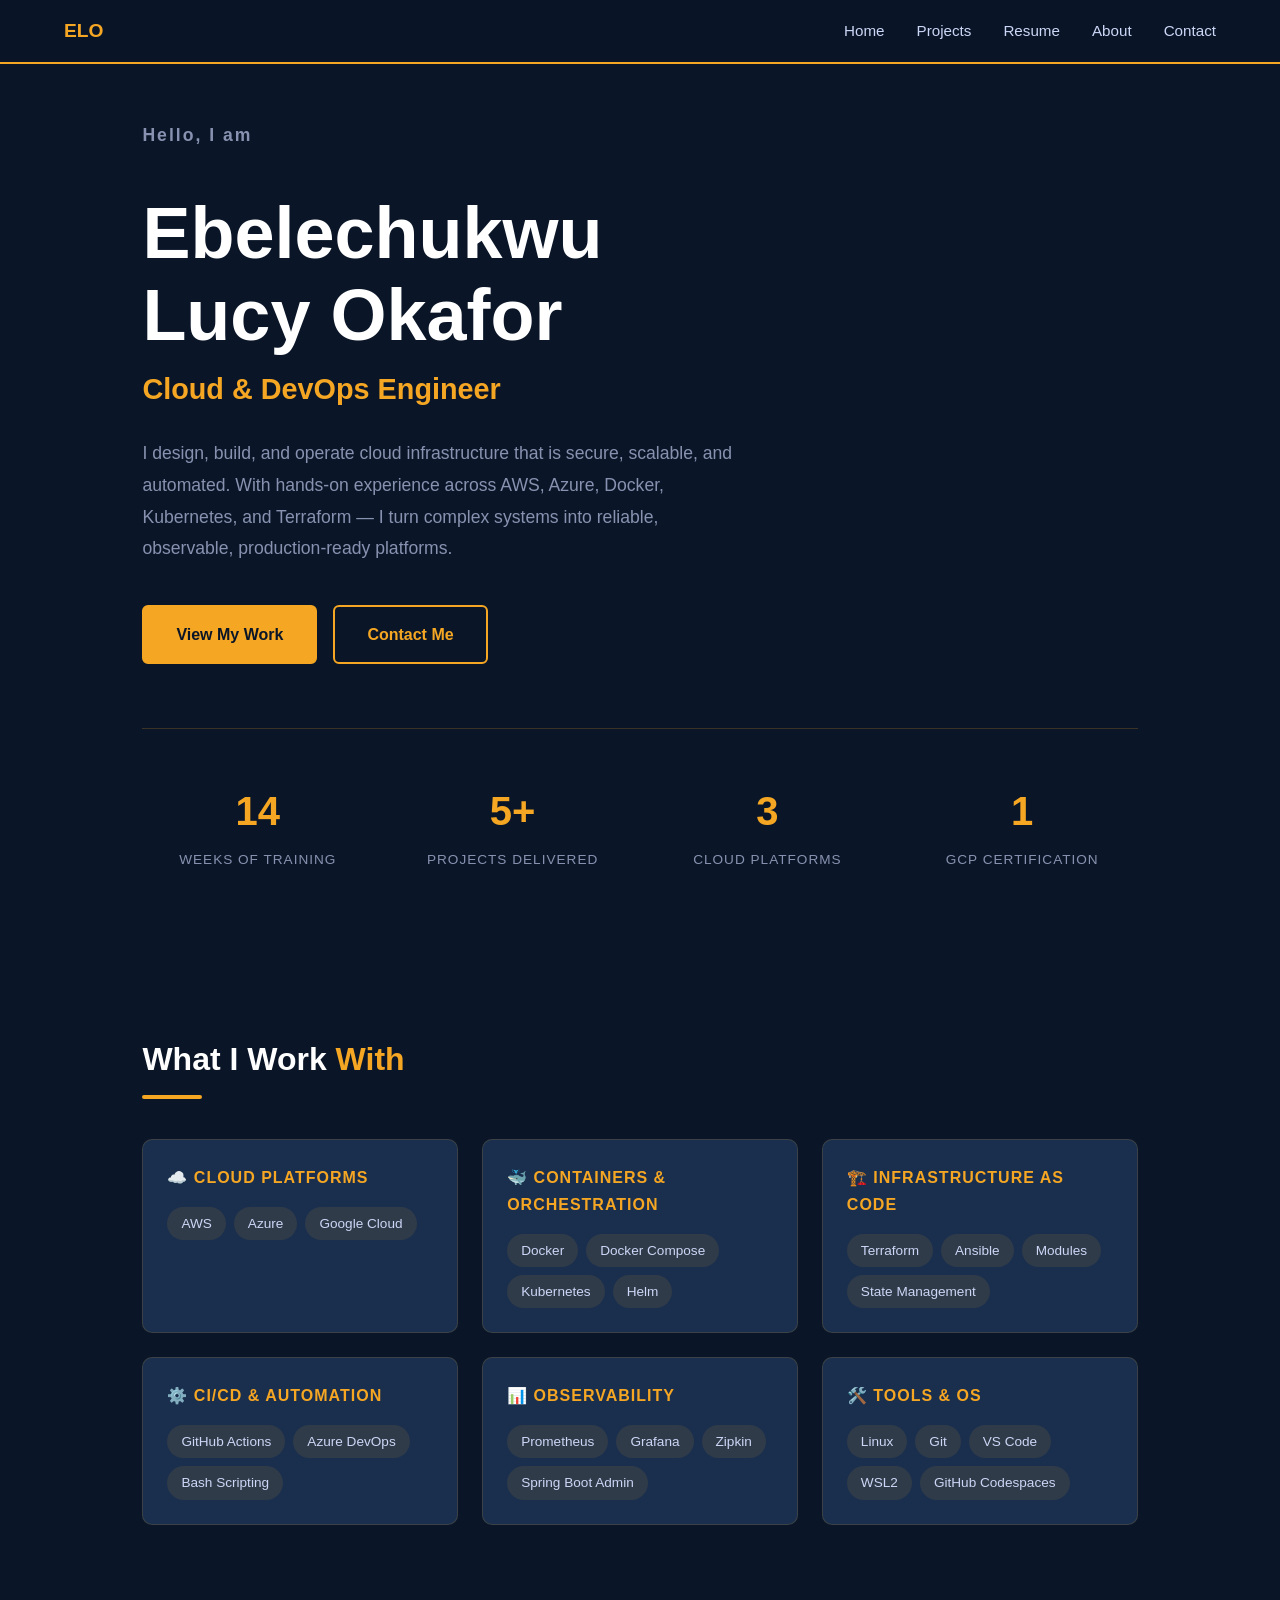
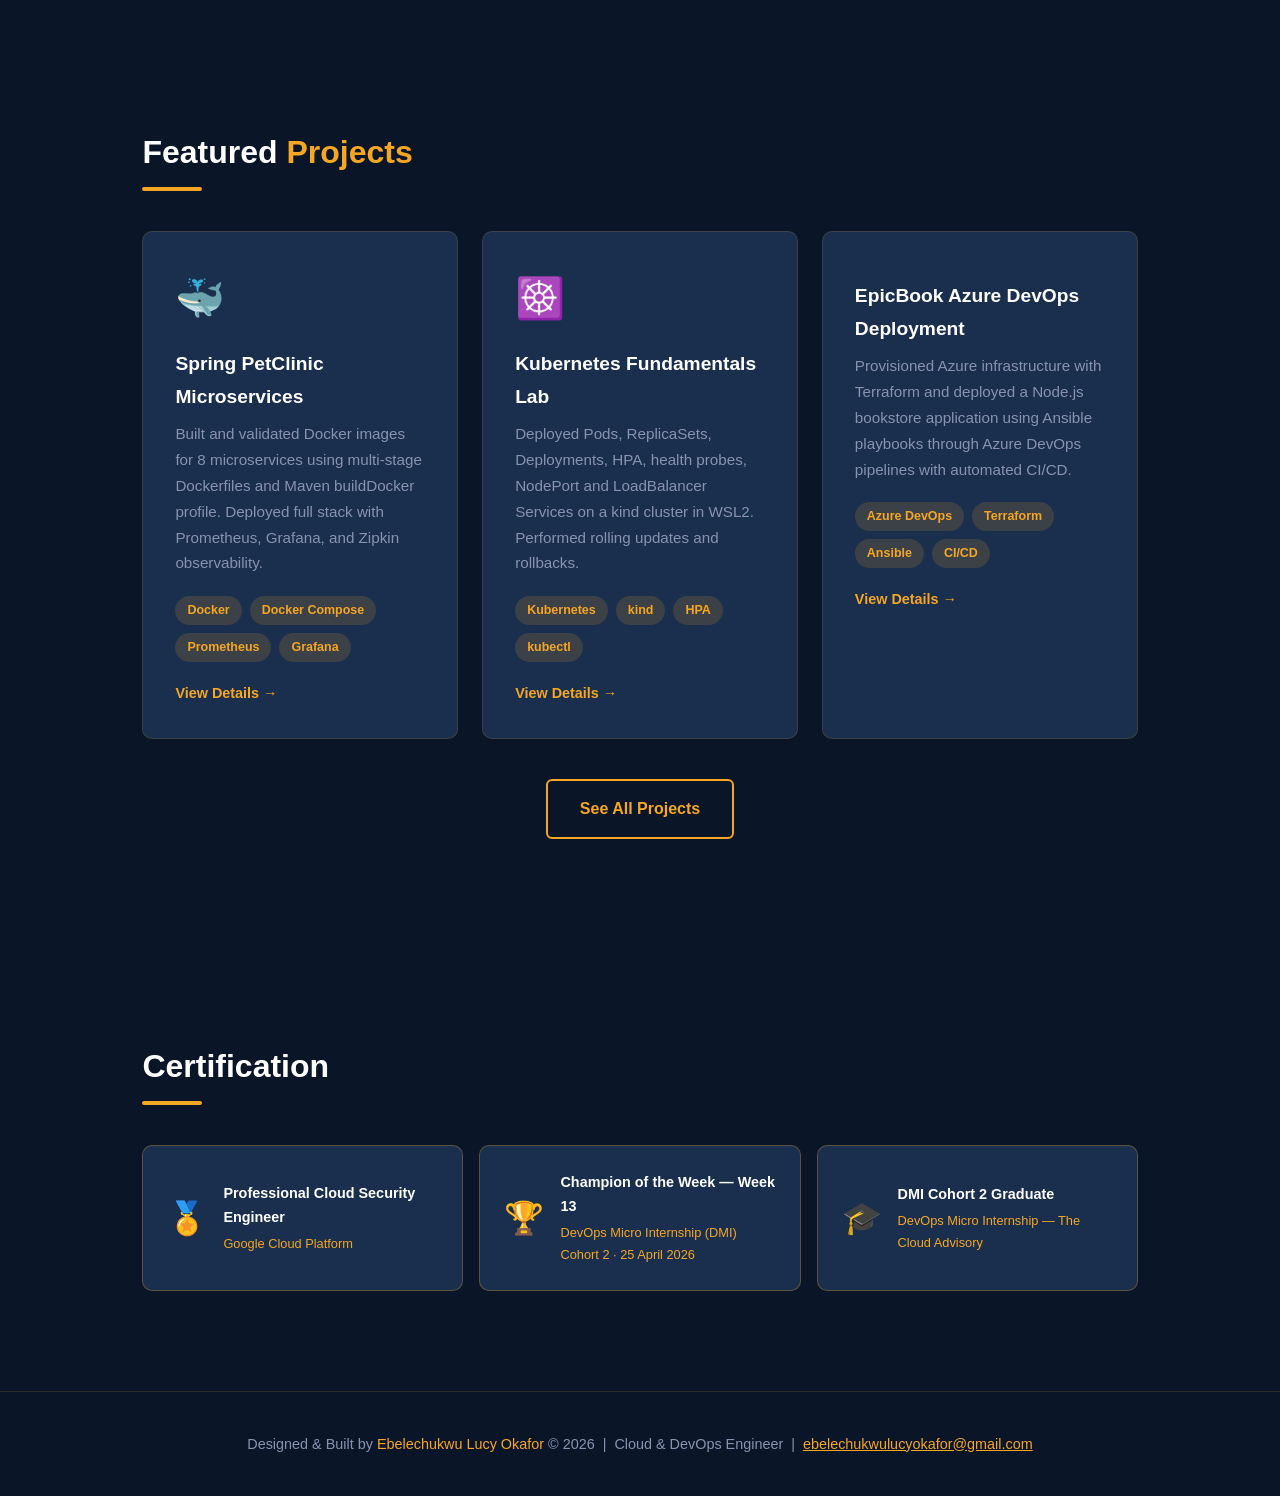
==== index.html @ 0ebca734 "Added DMI Champion Week 13 certificate" ====
<!DOCTYPE html>
<html lang="en">
<head>
  <meta charset="UTF-8" />
  <meta name="viewport" content="width=device-width, initial-scale=1.0" />
  <title>Ebelechukwu Lucy Okafor | Cloud & DevOps Engineer</title>
  <link rel="stylesheet" href="style.css" />
</head>
<body>

<nav>
  <a href="index.html" class="nav-brand">ELO</a>
  <ul class="nav-links">
    <li><a href="index.html">Home</a></li>
    <li><a href="projects.html">Projects</a></li>
    <li><a href="resume.html">Resume</a></li>
    <li><a href="about.html">About</a></li>
    <li><a href="contact.html">Contact</a></li>
  </ul>
</nav>

<!-- HERO -->
<div class="hero">
  <p class="hero-tag"> Hello, I am</p>
  <h1>Ebelechukwu<br>Lucy Okafor</h1>
  <h2>Cloud & DevOps Engineer</h2>
  <p>
    I design, build, and operate cloud infrastructure that is secure, scalable, and automated.
    With hands-on experience across AWS, Azure, Docker, Kubernetes, and Terraform —
    I turn complex systems into reliable, observable, production-ready platforms.
  </p>
  <div class="btn-group">
    <a href="projects.html" class="btn btn-primary">View My Work</a>
    <a href="contact.html" class="btn btn-outline">Contact Me</a>
  </div>

  <div class="stats">
    <div class="stat-item">
      <span class="stat-number">14</span>
      <span class="stat-label">Weeks of Training</span>
    </div>
    <div class="stat-item">
      <span class="stat-number">5+</span>
      <span class="stat-label">Projects Delivered</span>
    </div>
    <div class="stat-item">
      <span class="stat-number">3</span>
      <span class="stat-label">Cloud Platforms</span>
    </div>
    <div class="stat-item">
      <span class="stat-number">1</span>
      <span class="stat-label">GCP Certification</span>
    </div>
  </div>
</div>

<!-- SKILLS SNAPSHOT -->
<section>
  <h2 class="section-title">What I Work <span>With</span></h2>
  <div class="section-line"></div>
  <div class="skills-grid">

    <div class="skill-group">
      <h3>☁️ Cloud Platforms</h3>
      <ul class="skill-list">
        <li>AWS</li><li>Azure</li><li>Google Cloud</li>
      </ul>
    </div>

    <div class="skill-group">
      <h3>🐳 Containers & Orchestration</h3>
      <ul class="skill-list">
        <li>Docker</li><li>Docker Compose</li><li>Kubernetes</li><li>Helm</li>
      </ul>
    </div>

    <div class="skill-group">
      <h3>🏗️ Infrastructure as Code</h3>
      <ul class="skill-list">
        <li>Terraform</li><li>Ansible</li><li>Modules</li><li>State Management</li>
      </ul>
    </div>

    <div class="skill-group">
      <h3>⚙️ CI/CD & Automation</h3>
      <ul class="skill-list">
        <li>GitHub Actions</li><li>Azure DevOps</li><li>Bash Scripting</li>
      </ul>
    </div>

    <div class="skill-group">
      <h3>📊 Observability</h3>
      <ul class="skill-list">
        <li>Prometheus</li><li>Grafana</li><li>Zipkin</li><li>Spring Boot Admin</li>
      </ul>
    </div>

    <div class="skill-group">
      <h3>🛠️ Tools & OS</h3>
      <ul class="skill-list">
        <li>Linux</li><li>Git</li><li>VS Code</li><li>WSL2</li><li>GitHub Codespaces</li>
      </ul>
    </div>

  </div>
</section>

<!-- FEATURED PROJECTS -->
<section>
  <h2 class="section-title">Featured <span>Projects</span></h2>
  <div class="section-line"></div>
  <div class="cards">

    <div class="card">
      <span class="card-icon">🐳</span>
      <h3>Spring PetClinic Microservices</h3>
      <p>Built and validated Docker images for 8 microservices using multi-stage Dockerfiles and Maven buildDocker profile. Deployed full stack with Prometheus, Grafana, and Zipkin observability.</p>
      <div class="card-tags">
        <span class="tag">Docker</span><span class="tag">Docker Compose</span>
        <span class="tag">Prometheus</span><span class="tag">Grafana</span>
      </div>
      <a href="projects.html" class="card-link">View Details →</a>
    </div>

    <div class="card">
      <span class="card-icon">☸️</span>
      <h3>Kubernetes Fundamentals Lab</h3>
      <p>Deployed Pods, ReplicaSets, Deployments, HPA, health probes, NodePort and LoadBalancer Services on a kind cluster in WSL2. Performed rolling updates and rollbacks.</p>
      <div class="card-tags">
        <span class="tag">Kubernetes</span><span class="tag">kind</span>
        <span class="tag">HPA</span><span class="tag">kubectl</span>
      </div>
      <a href="projects.html" class="card-link">View Details →</a>
    </div>

    <div class="card">
      <span class="card-icon"></span>
      <h3>EpicBook Azure DevOps Deployment</h3>
      <p>Provisioned Azure infrastructure with Terraform and deployed a Node.js bookstore application using Ansible playbooks through Azure DevOps pipelines with automated CI/CD.</p>
      <div class="card-tags">
        <span class="tag">Azure DevOps</span><span class="tag">Terraform</span>
        <span class="tag">Ansible</span><span class="tag">CI/CD</span>
      </div>
      <a href="projects.html" class="card-link">View Details →</a>
    </div>

  </div>
  <div style="text-align:center; margin-top:2.5rem;">
    <a href="projects.html" class="btn btn-outline">See All Projects</a>
  </div>
</section>

<!-- CERTIFICATION -->
<section>
  <h2 class="section-title">Certification</h2>
  <div class="section-line"></div>
  <div class="cert-grid">

  <div class="cert-badge">
    <span class="cert-icon">🏅</span>
    <div>
      <h4>Professional Cloud Security Engineer</h4>
      <p>Google Cloud Platform</p>
    </div>
  </div>

  <div class="cert-badge">
    <span class="cert-icon">🏆</span>
    <div>
      <h4>Champion of the Week — Week 13</h4>
      <p>DevOps Micro Internship (DMI) Cohort 2 · 25 April 2026</p>
    </div>
  </div>

  <div class="cert-badge">
    <span class="cert-icon">🎓</span>
    <div>
      <h4>DMI Cohort 2 Graduate</h4>
      <p>DevOps Micro Internship — The Cloud Advisory</p>
    </div>
  </div>

</div>
</section>

<footer>
  <p>Designed & Built by <span>Ebelechukwu Lucy Okafor</span> &copy; 2026 &nbsp;|&nbsp;
  Cloud & DevOps Engineer &nbsp;|&nbsp;
  <a href="mailto:ebelechukwulucyokafor@gmail.com" style="color:var(--gold);">ebelechukwulucyokafor@gmail.com</a>
  </p>
</footer>

</body>
</html>
---- style.css ----
/* ============================================
   Ebelechukwu Lucy Okafor — Portfolio
   Theme: Dark Navy & Gold
   ============================================ */

:root {
  --navy: #0a1628;
  --navy-light: #112240;
  --navy-card: #1a2f4e;
  --gold: #f5a623;
  --gold-light: #ffc04d;
  --white: #ffffff;
  --grey: #8892b0;
  --light: #ccd6f6;
  --font: 'Segoe UI', Arial, sans-serif;
}

* { margin: 0; padding: 0; box-sizing: border-box; }

html { scroll-behavior: smooth; }

body {
  font-family: var(--font);
  background: var(--navy);
  color: var(--light);
  font-size: 16px;
  line-height: 1.7;
}

/* ── NAV ── */
nav {
  position: fixed;
  top: 0; left: 0; right: 0;
  background: rgba(10,22,40,0.97);
  border-bottom: 2px solid var(--gold);
  display: flex;
  justify-content: space-between;
  align-items: center;
  padding: 0 5%;
  height: 64px;
  z-index: 1000;
}

.nav-brand {
  font-size: 1.2rem;
  font-weight: 700;
  color: var(--gold);
  text-decoration: none;
}

.nav-links {
  display: flex;
  gap: 2rem;
  list-style: none;
  flex-wrap: wrap;
}

.nav-links a {
  color: var(--light);
  text-decoration: none;
  font-size: 0.95rem;
  transition: color 0.3s;
}

.nav-links a:hover { color: var(--gold); }

/* ── SECTIONS ── */
section {
  padding: 100px 8%;
  max-width: 1200px;
  margin: 0 auto;
}

.section-title {
  font-size: 2rem;
  font-weight: 700;
  color: var(--white);
  margin-bottom: 0.5rem;
}

.section-title span { color: var(--gold); }

.section-line {
  width: 60px;
  height: 4px;
  background: var(--gold);
  margin-bottom: 2.5rem;
  border-radius: 2px;
}

/* ── HERO ── */
.hero {
  min-height: 100vh;
  display: flex;
  flex-direction: column;
  justify-content: center;
  padding: 120px 8% 60px;
  max-width: 1200px;
  margin: 0 auto;
}

.hero-tag {
  color: var(--gold);
  font-size: 1rem;
  font-weight: 600;
  letter-spacing: 2px;
  margin-bottom: 1rem;
}

.hero h1 {
  font-size: clamp(2.5rem, 6vw, 4.5rem);
  font-weight: 800;
  color: var(--white);
  line-height: 1.15;
  margin-bottom: 0.5rem;
}

.hero h2 {
  font-size: clamp(1.2rem, 3vw, 1.8rem);
  color: var(--gold);
  font-weight: 600;
  margin-bottom: 1.5rem;
}

.hero p {
  font-size: 1.1rem;
  color: var(--grey);
  max-width: 600px;
  margin-bottom: 2.5rem;
  line-height: 1.8;
}

.btn-group { display: flex; gap: 1rem; flex-wrap: wrap; }

.btn {
  padding: 14px 32px;
  border-radius: 6px;
  font-size: 1rem;
  font-weight: 600;
  text-decoration: none;
  cursor: pointer;
  transition: all 0.3s;
  touch-action: manipulation;
  display: inline-block;
}

.btn-primary {
  background: var(--gold);
  color: var(--navy);
  border: 2px solid var(--gold);
}

.btn-primary:hover {
  background: var(--gold-light);
  border-color: var(--gold-light);
  transform: translateY(-2px);
}

.btn-outline {
  background: transparent;
  color: var(--gold);
  border: 2px solid var(--gold);
}

.btn-outline:hover {
  background: var(--gold);
  color: var(--navy);
  transform: translateY(-2px);
}

/* ── STATS ── */
.stats {
  display: grid;
  grid-template-columns: repeat(auto-fit, minmax(140px, 1fr));
  gap: 1.5rem;
  margin-top: 4rem;
  padding-top: 3rem;
  border-top: 1px solid rgba(245,166,35,0.2);
}

.stat-item { text-align: center; }

.stat-number {
  font-size: 2.5rem;
  font-weight: 800;
  color: var(--gold);
  display: block;
}

.stat-label {
  font-size: 0.85rem;
  color: var(--grey);
  text-transform: uppercase;
  letter-spacing: 1px;
}

/* ── CARDS ── */
.cards {
  display: grid;
  grid-template-columns: repeat(auto-fit, minmax(300px, 1fr));
  gap: 1.5rem;
}

.card {
  background: var(--navy-card);
  border: 1px solid rgba(245,166,35,0.15);
  border-radius: 10px;
  padding: 2rem;
  transition: transform 0.3s, border-color 0.3s;
}

.card:hover {
  transform: translateY(-6px);
  border-color: var(--gold);
}

.card-icon {
  font-size: 2.5rem;
  margin-bottom: 1rem;
  display: block;
}

.card h3 {
  color: var(--white);
  font-size: 1.2rem;
  margin-bottom: 0.5rem;
}

.card p { color: var(--grey); font-size: 0.95rem; }

.card-tags {
  display: flex;
  flex-wrap: wrap;
  gap: 0.5rem;
  margin-top: 1.2rem;
}

.tag {
  background: rgba(245,166,35,0.15);
  color: var(--gold);
  padding: 4px 12px;
  border-radius: 20px;
  font-size: 0.78rem;
  font-weight: 600;
}

.card-link {
  display: inline-block;
  margin-top: 1.2rem;
  color: var(--gold);
  text-decoration: none;
  font-size: 0.9rem;
  font-weight: 600;
}

.card-link:hover { text-decoration: underline; }

/* ── SKILLS ── */
.skills-grid {
  display: grid;
  grid-template-columns: repeat(auto-fit, minmax(260px, 1fr));
  gap: 1.5rem;
}

.skill-group {
  background: var(--navy-card);
  border: 1px solid rgba(245,166,35,0.15);
  border-radius: 10px;
  padding: 1.5rem;
}

.skill-group h3 {
  color: var(--gold);
  font-size: 1rem;
  font-weight: 700;
  margin-bottom: 1rem;
  text-transform: uppercase;
  letter-spacing: 1px;
}

.skill-list {
  list-style: none;
  display: flex;
  flex-wrap: wrap;
  gap: 0.5rem;
}

.skill-list li {
  background: rgba(245,166,35,0.1);
  color: var(--light);
  padding: 5px 14px;
  border-radius: 20px;
  font-size: 0.85rem;
}

/* ── TIMELINE (resume) ── */
.timeline { position: relative; }

.timeline::before {
  content: '';
  position: absolute;
  left: 0;
  top: 0; bottom: 0;
  width: 3px;
  background: rgba(245,166,35,0.3);
}

.timeline-item {
  padding-left: 2.5rem;
  margin-bottom: 2.5rem;
  position: relative;
}

.timeline-item::before {
  content: '';
  position: absolute;
  left: -6px;
  top: 6px;
  width: 14px;
  height: 14px;
  background: var(--gold);
  border-radius: 50%;
}

.timeline-date {
  color: var(--gold);
  font-size: 0.85rem;
  font-weight: 700;
  text-transform: uppercase;
  letter-spacing: 1px;
  margin-bottom: 0.3rem;
}

.timeline-title {
  color: var(--white);
  font-size: 1.1rem;
  font-weight: 700;
}

.timeline-org {
  color: var(--grey);
  font-size: 0.9rem;
  margin-bottom: 0.5rem;
}

.timeline-desc { color: var(--grey); font-size: 0.95rem; }

/* ── CERT BADGES ── */
.cert-grid {
  display: grid;
  grid-template-columns: repeat(auto-fit, minmax(220px, 1fr));
  gap: 1rem;
}

.cert-badge {
  background: var(--navy-card);
  border: 1px solid rgba(245,166,35,0.3);
  border-radius: 10px;
  padding: 1.5rem;
  display: flex;
  align-items: center;
  gap: 1rem;
}

.cert-badge .cert-icon {
  font-size: 2rem;
  flex-shrink: 0;
}

.cert-badge h4 {
  color: var(--white);
  font-size: 0.9rem;
  margin-bottom: 0.2rem;
}

.cert-badge p {
  color: var(--gold);
  font-size: 0.8rem;
}

/* ── ABOUT ── */
.about-grid {
  display: grid;
  grid-template-columns: 1fr 1fr;
  gap: 4rem;
  align-items: start;
}

.about-text p {
  color: var(--grey);
  margin-bottom: 1.2rem;
  font-size: 1rem;
  line-height: 1.8;
}

.about-text p span { color: var(--gold); font-weight: 600; }

.values-list { list-style: none; }

.values-list li {
  padding: 0.8rem 0;
  border-bottom: 1px solid rgba(245,166,35,0.1);
  color: var(--grey);
  display: flex;
  gap: 0.8rem;
}

.values-list li span:first-child { color: var(--gold); font-weight: 700; }

/* ── CONTACT ── */
.contact-grid {
  display: grid;
  grid-template-columns: 1fr 1fr;
  gap: 4rem;
}

.contact-info p {
  color: var(--grey);
  margin-bottom: 2rem;
  font-size: 1rem;
  line-height: 1.8;
}

.contact-item {
  display: flex;
  align-items: center;
  gap: 1rem;
  margin-bottom: 1.2rem;
  color: var(--grey);
}

.contact-item a {
  color: var(--gold);
  text-decoration: none;
}

.contact-item a:hover { text-decoration: underline; }

.contact-icon { font-size: 1.3rem; }

/* ── FOOTER ── */
footer {
  text-align: center;
  padding: 2.5rem;
  border-top: 1px solid rgba(245,166,35,0.15);
  color: var(--grey);
  font-size: 0.9rem;
}

footer span { color: var(--gold); }

/* ── PAGE HERO (inner pages) ── */
.page-hero {
  padding: 140px 8% 60px;
  max-width: 1200px;
  margin: 0 auto;
  text-align: center;
}

.page-hero h1 {
  font-size: clamp(2rem, 5vw, 3.5rem);
  color: var(--white);
  font-weight: 800;
  margin-bottom: 1rem;
}

.page-hero p {
  color: var(--grey);
  font-size: 1.1rem;
  max-width: 600px;
  margin: 0 auto;
}

/* ── MOBILE ── */
@media (max-width: 768px) {
  nav { padding: 0 4%; }
  .nav-links { gap: 1rem; }
  section { padding: 80px 5%; }
  .about-grid, .contact-grid { grid-template-columns: 1fr; gap: 2rem; }
  .hero { padding: 100px 5% 60px; }
}

@media (max-width: 640px) {
  .cards { grid-template-columns: 1fr; }
  .skills-grid { grid-template-columns: 1fr; }
  .cert-grid { grid-template-columns: 1fr; }
  .stats { grid-template-columns: repeat(2, 1fr); }
}
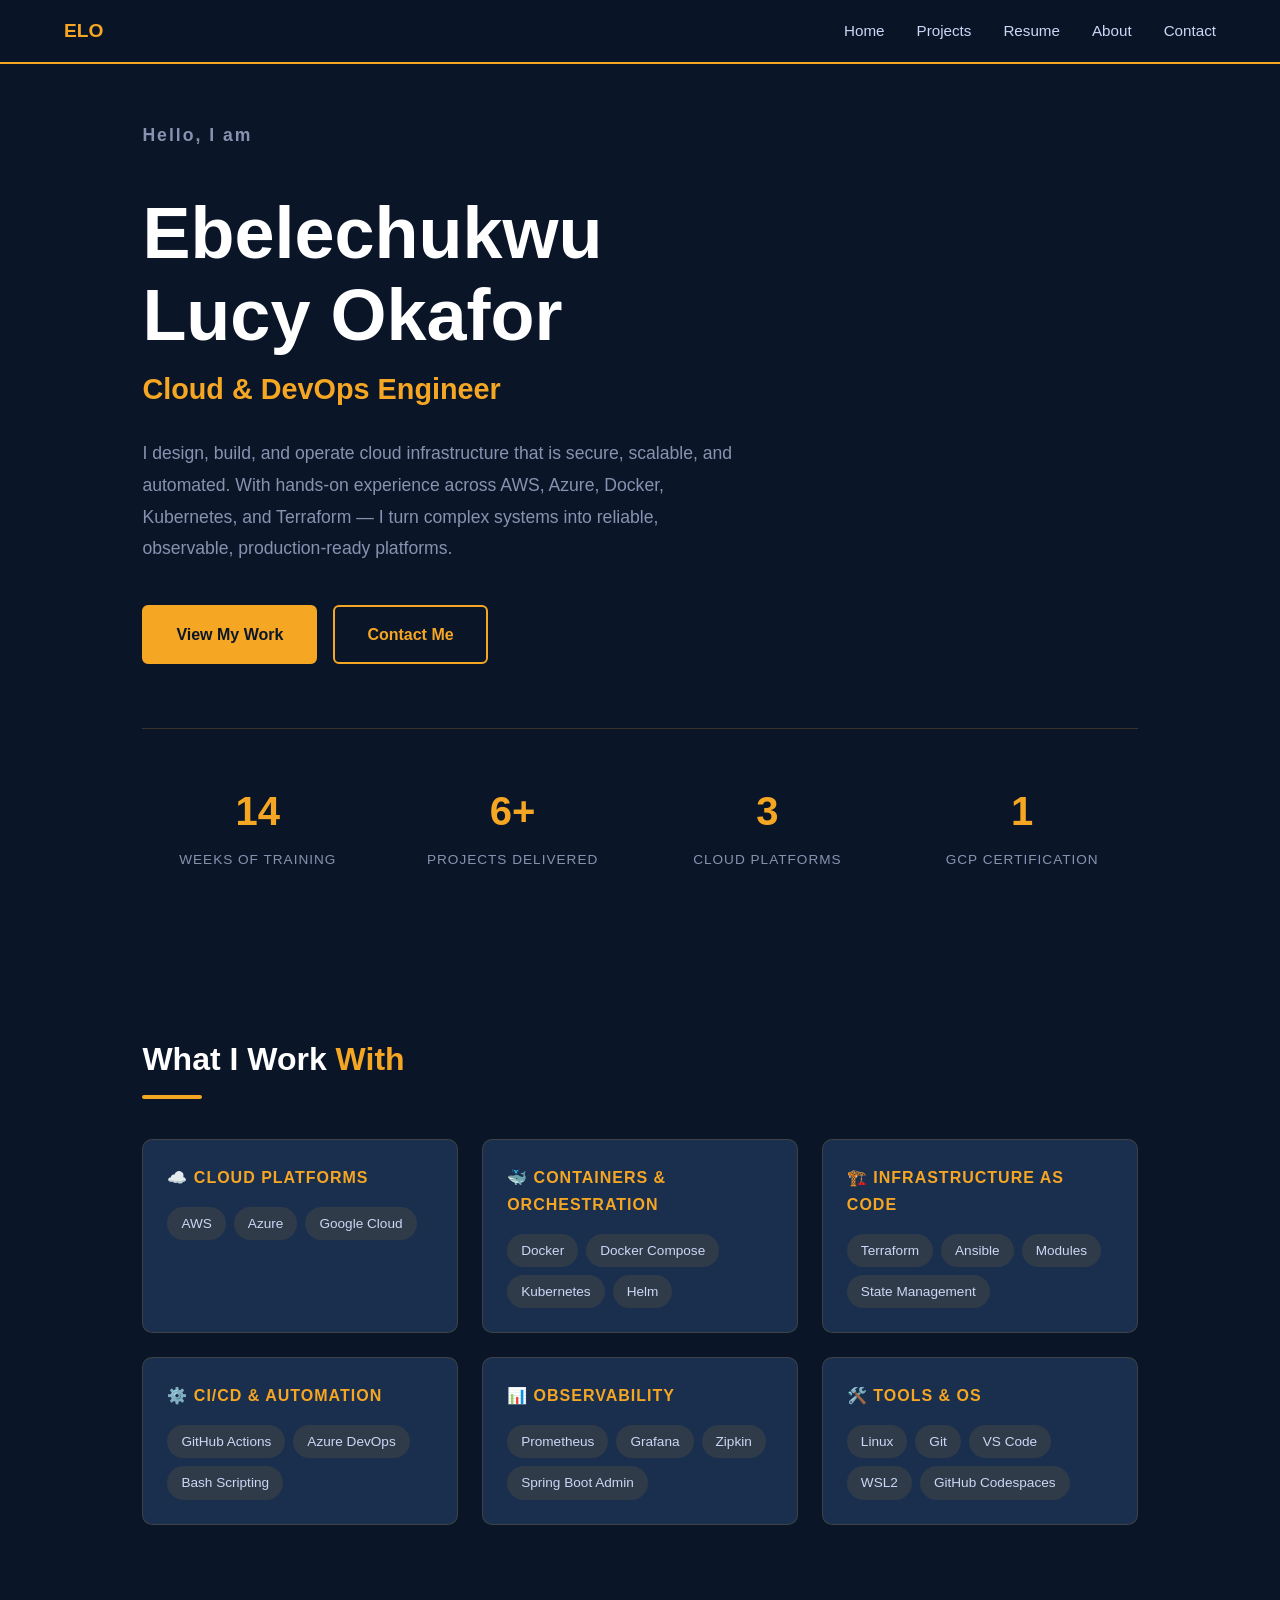
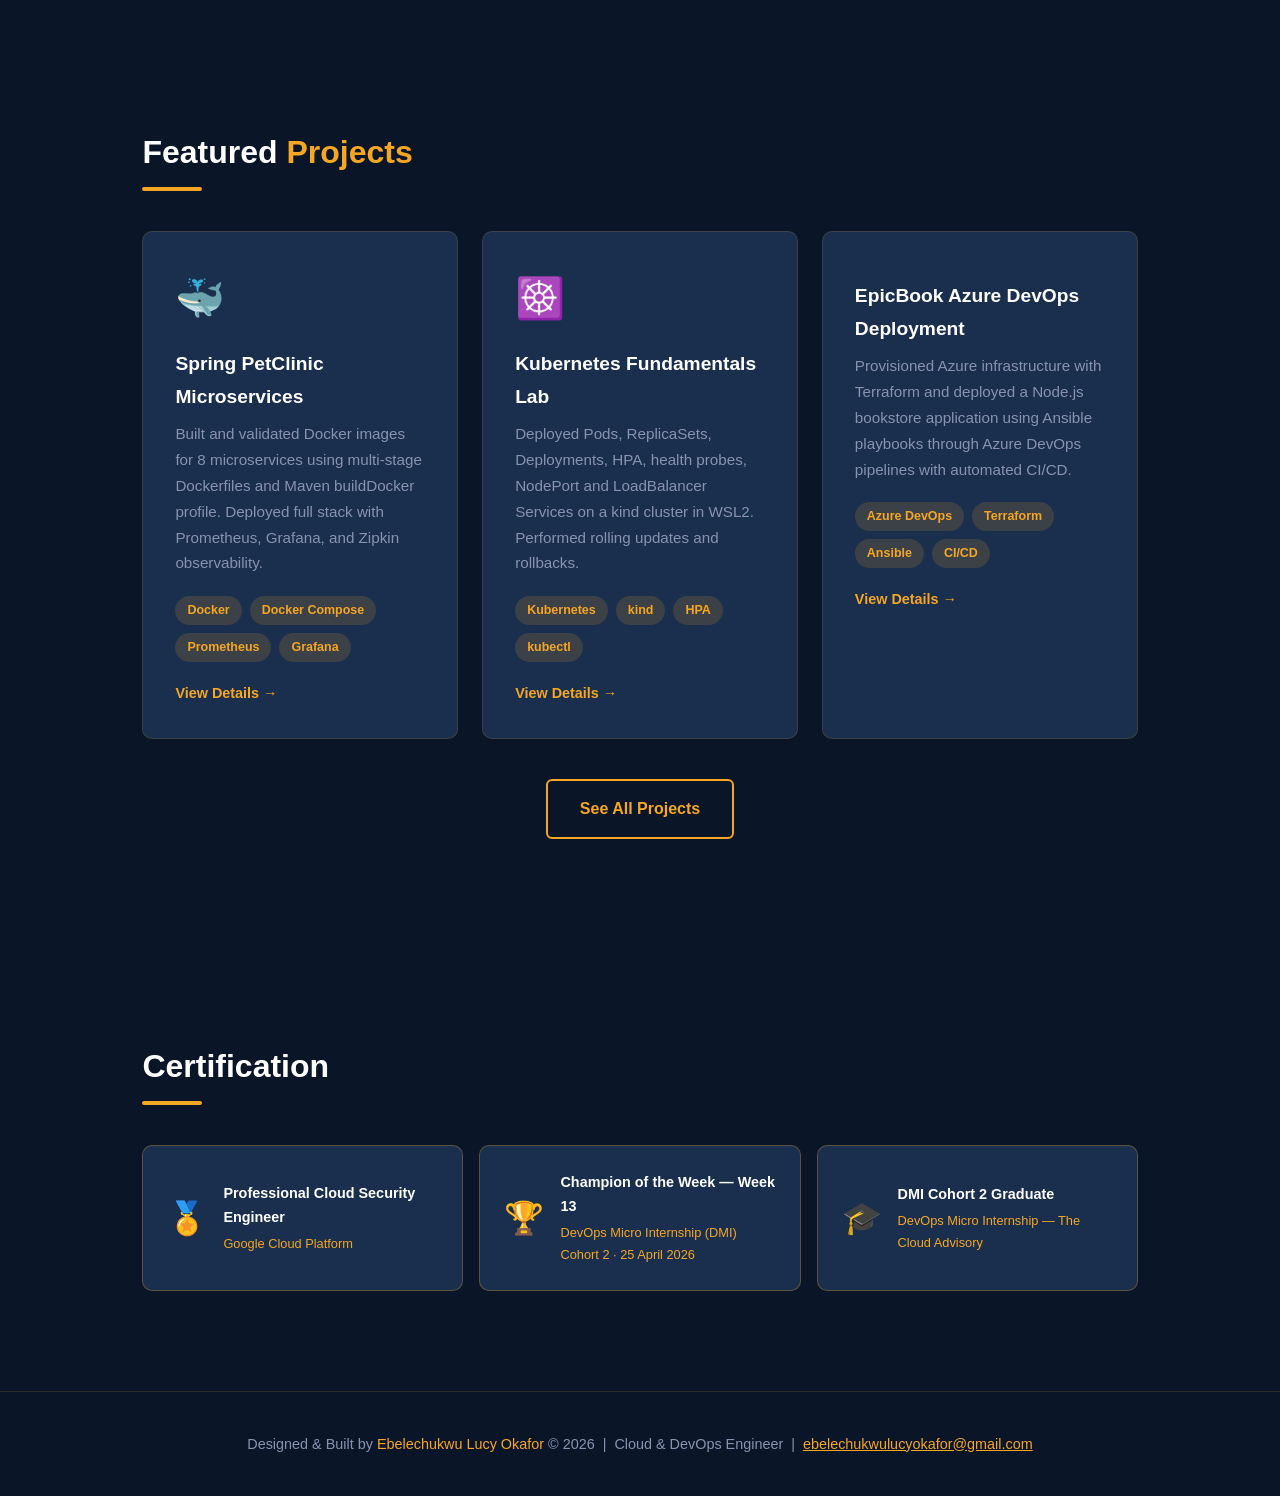
==== commit fe1f0280: "added epic project both in index.html and project.html" ====
--- a/index.html
+++ b/index.html
@@ -40,7 +40,7 @@
       <span class="stat-label">Weeks of Training</span>
     </div>
     <div class="stat-item">
-      <span class="stat-number">5+</span>
+      <span class="stat-number">6+</span>
       <span class="stat-label">Projects Delivered</span>
     </div>
     <div class="stat-item">
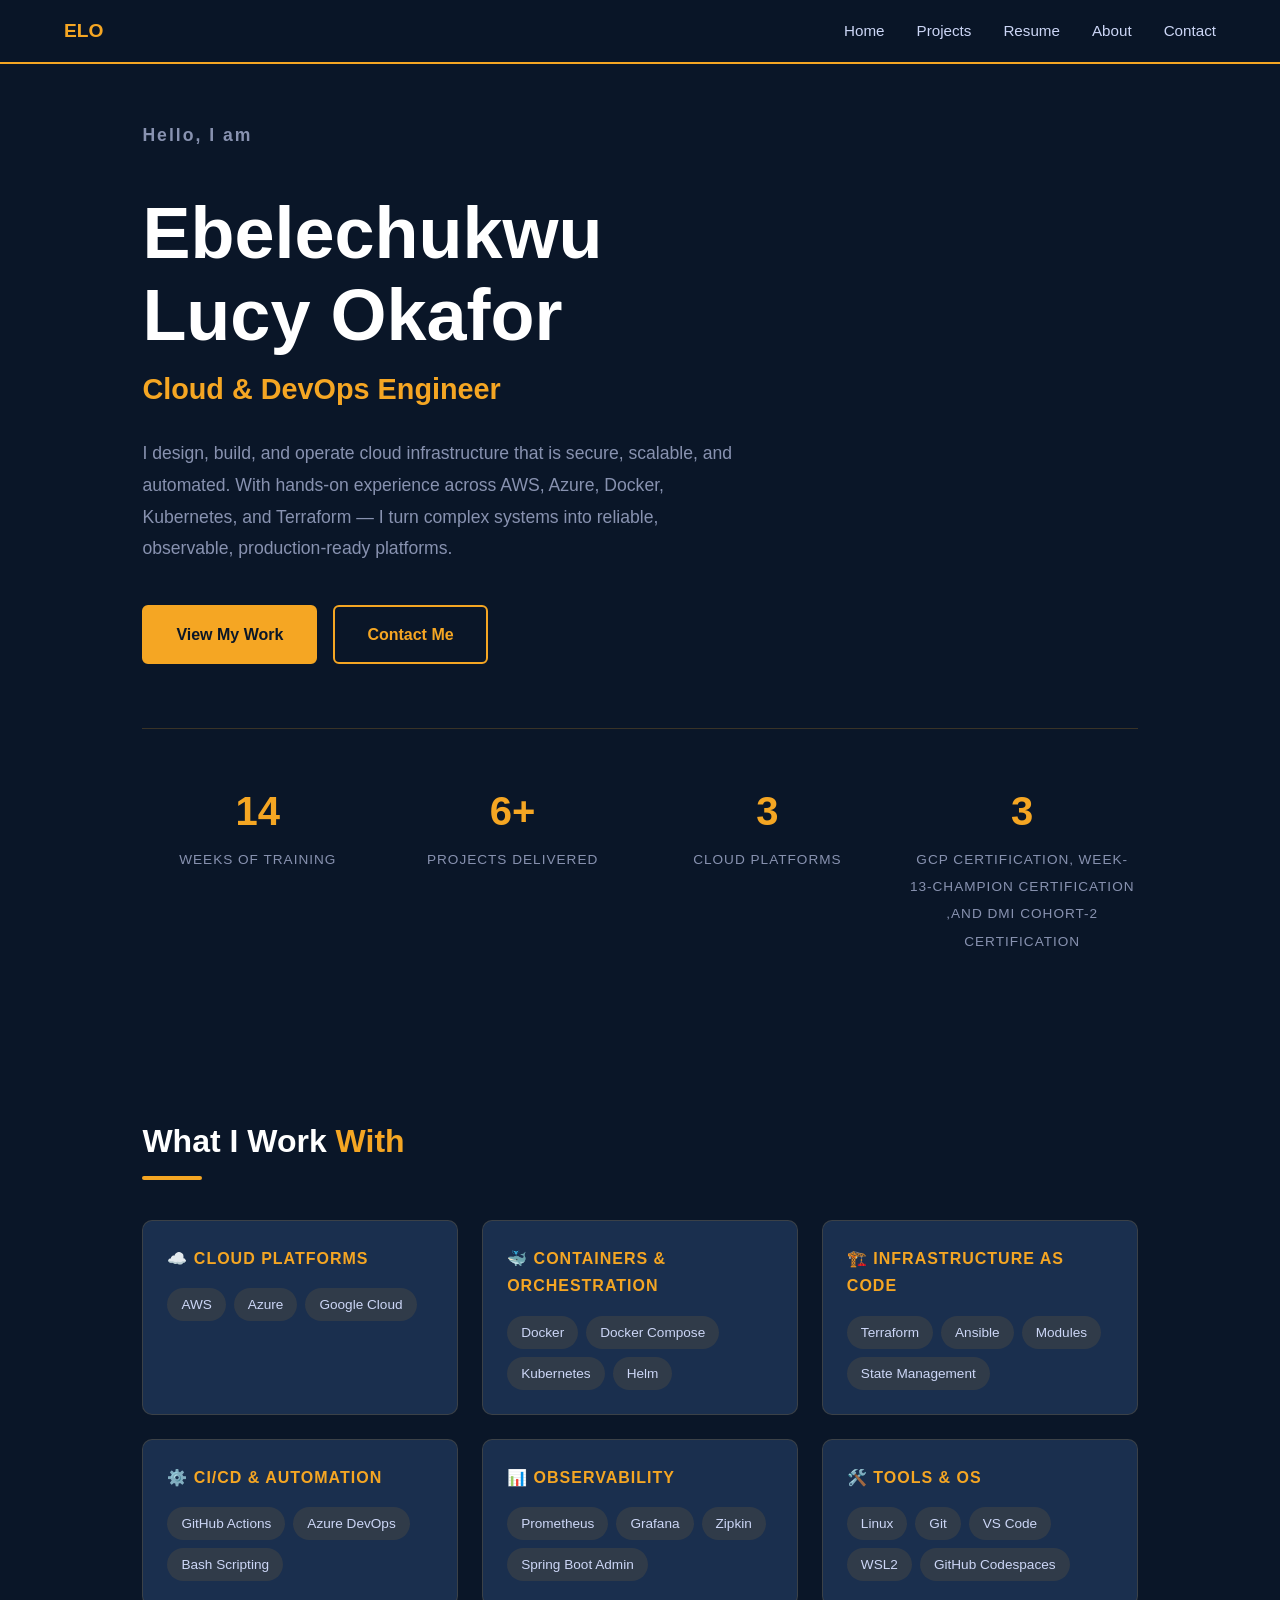
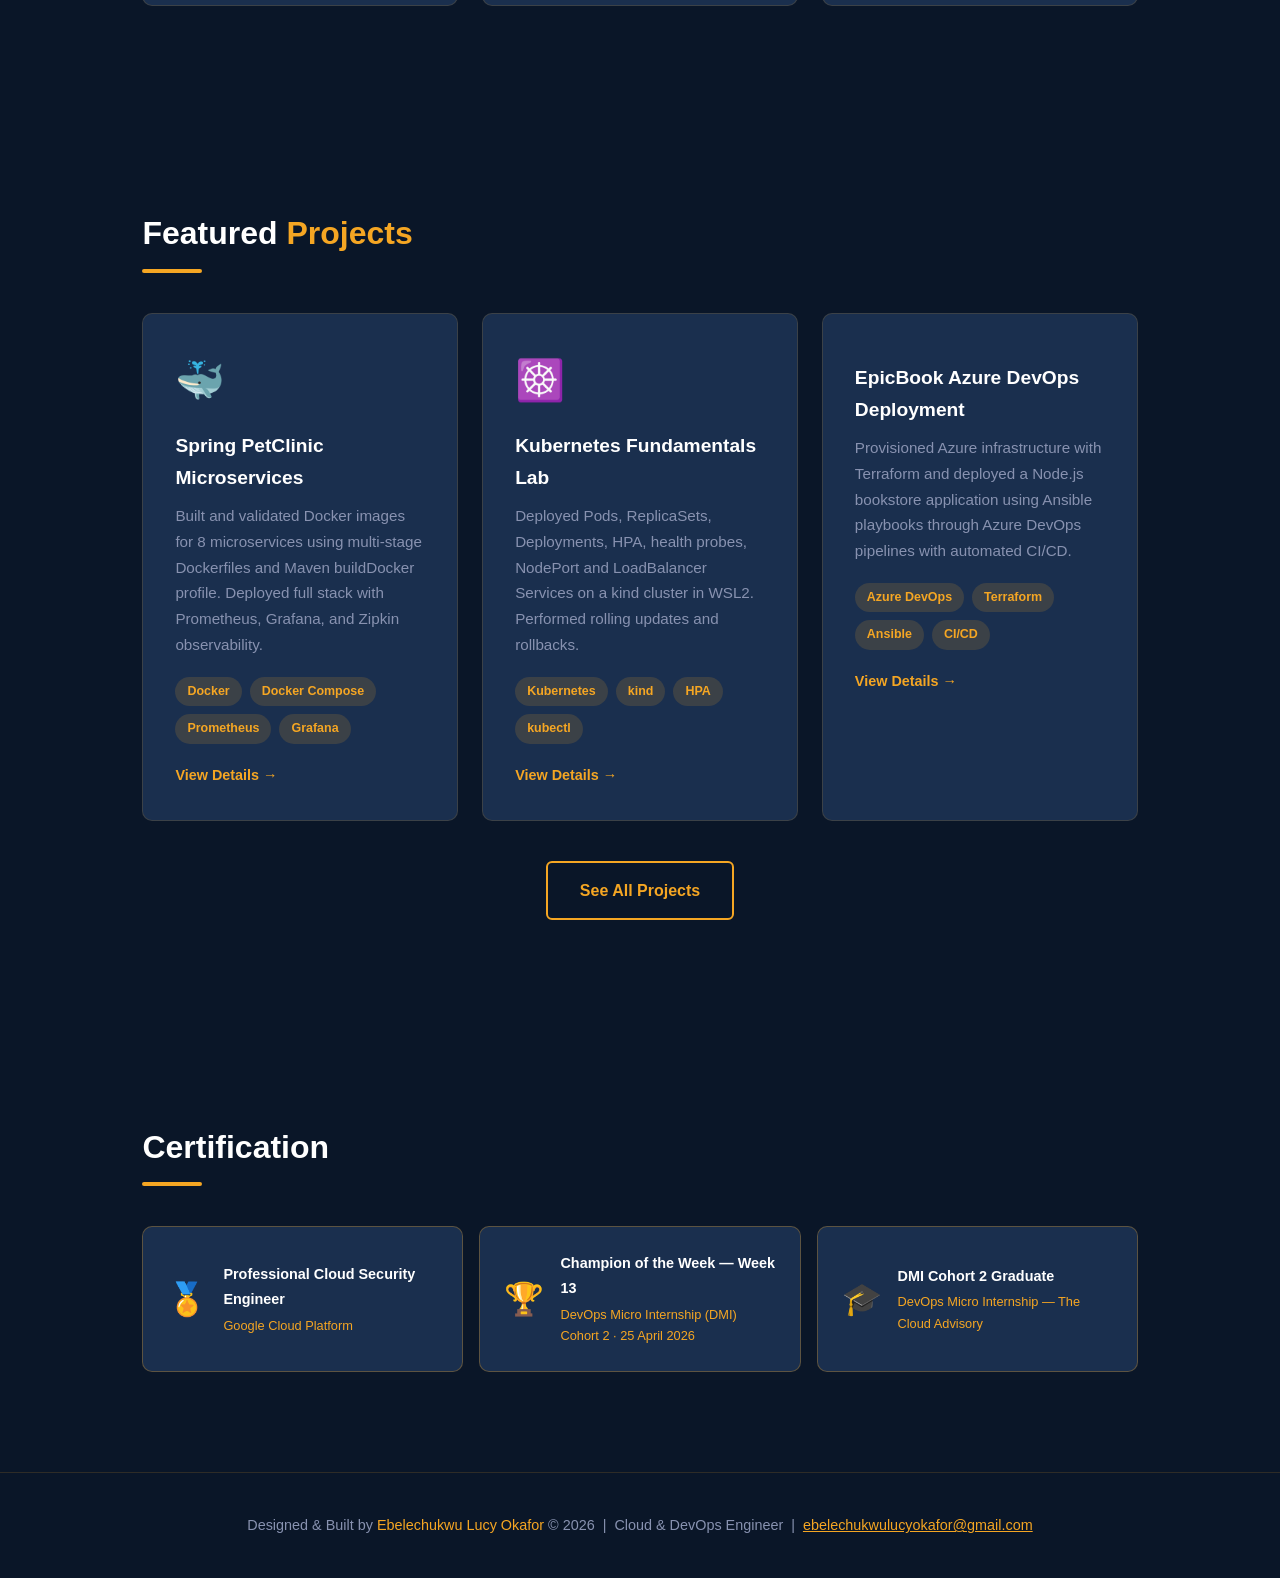
==== commit 14b67e21: "added more details in index.html" ====
--- a/index.html
+++ b/index.html
@@ -48,8 +48,12 @@
       <span class="stat-label">Cloud Platforms</span>
     </div>
     <div class="stat-item">
-      <span class="stat-number">1</span>
-      <span class="stat-label">GCP Certification</span>
+      <span class="stat-number">3</span>
+      <span class="stat-label">GCP Certification,</span>
+
+      <span class="stat-label">WEEK-13-Champion Certification</span>
+
+      <span class="stat-label">,and DMI Cohort-2 Certification</span>
     </div>
   </div>
 </div>
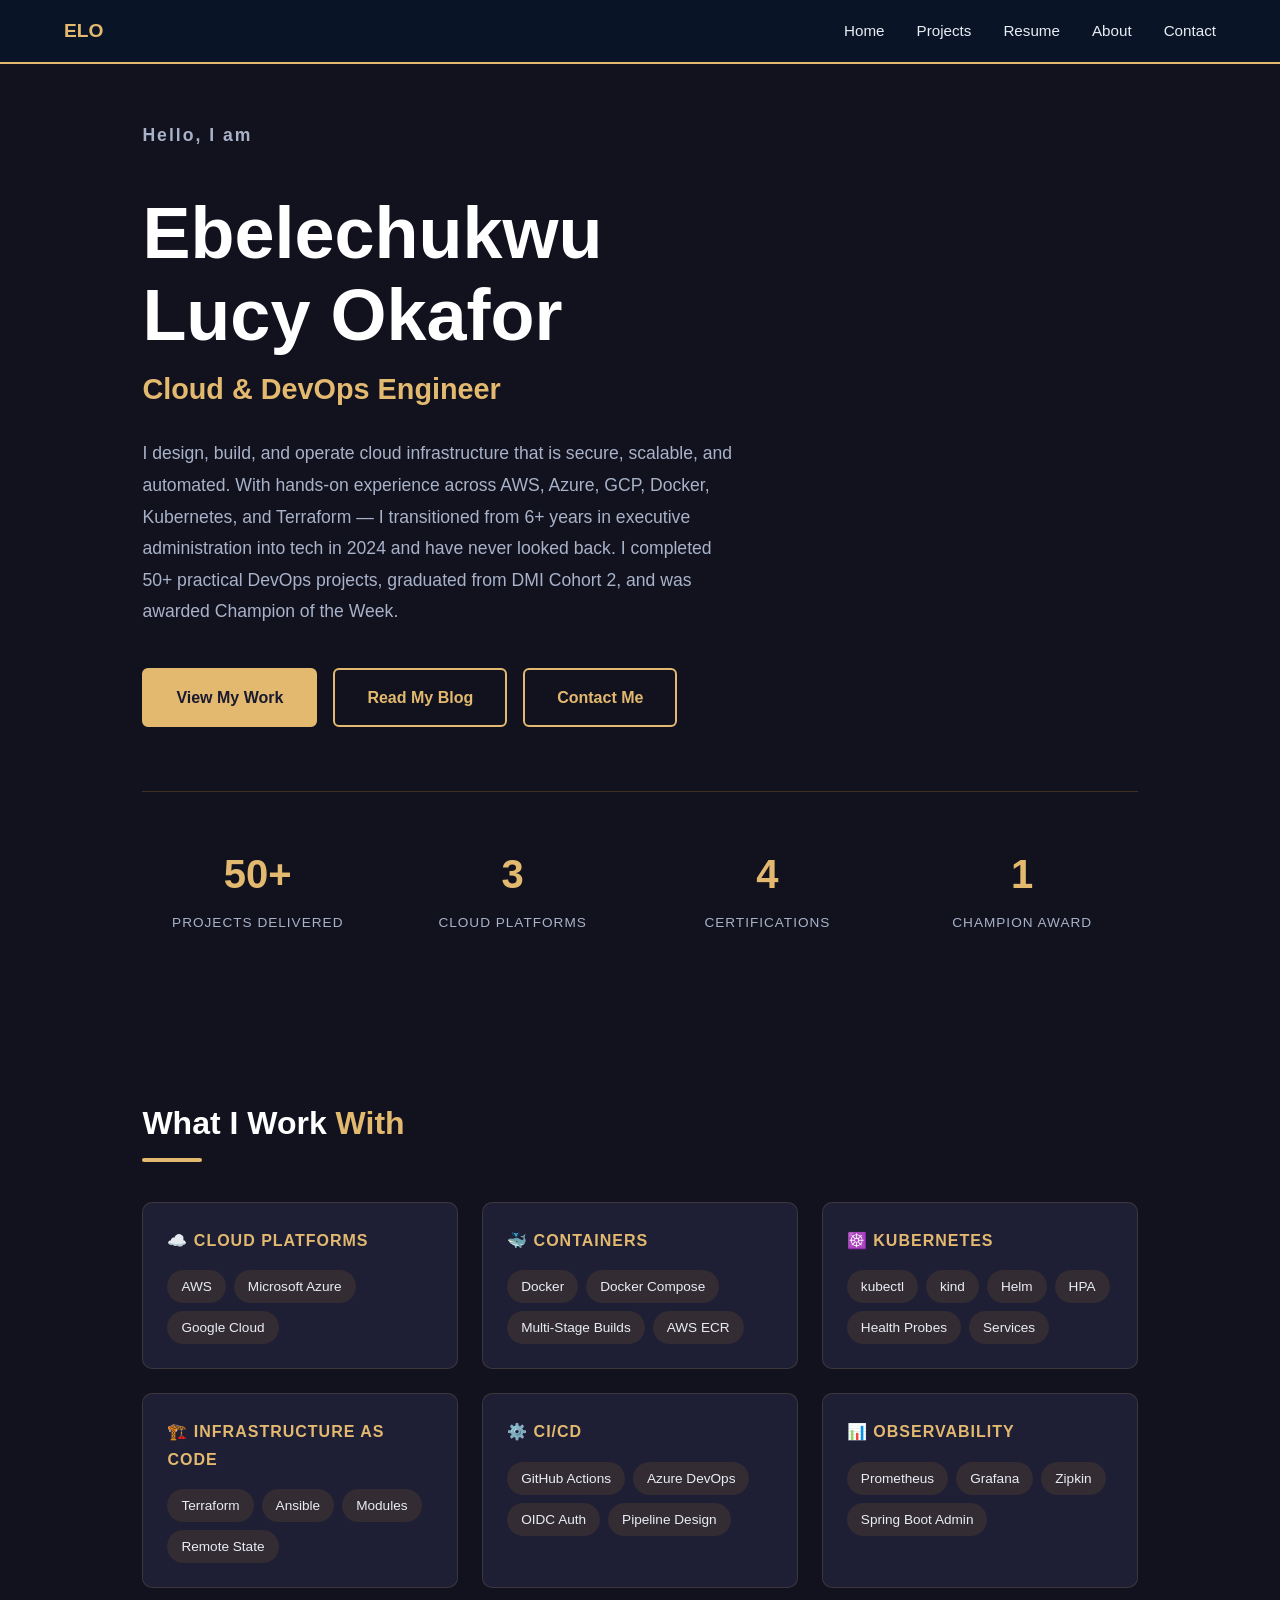
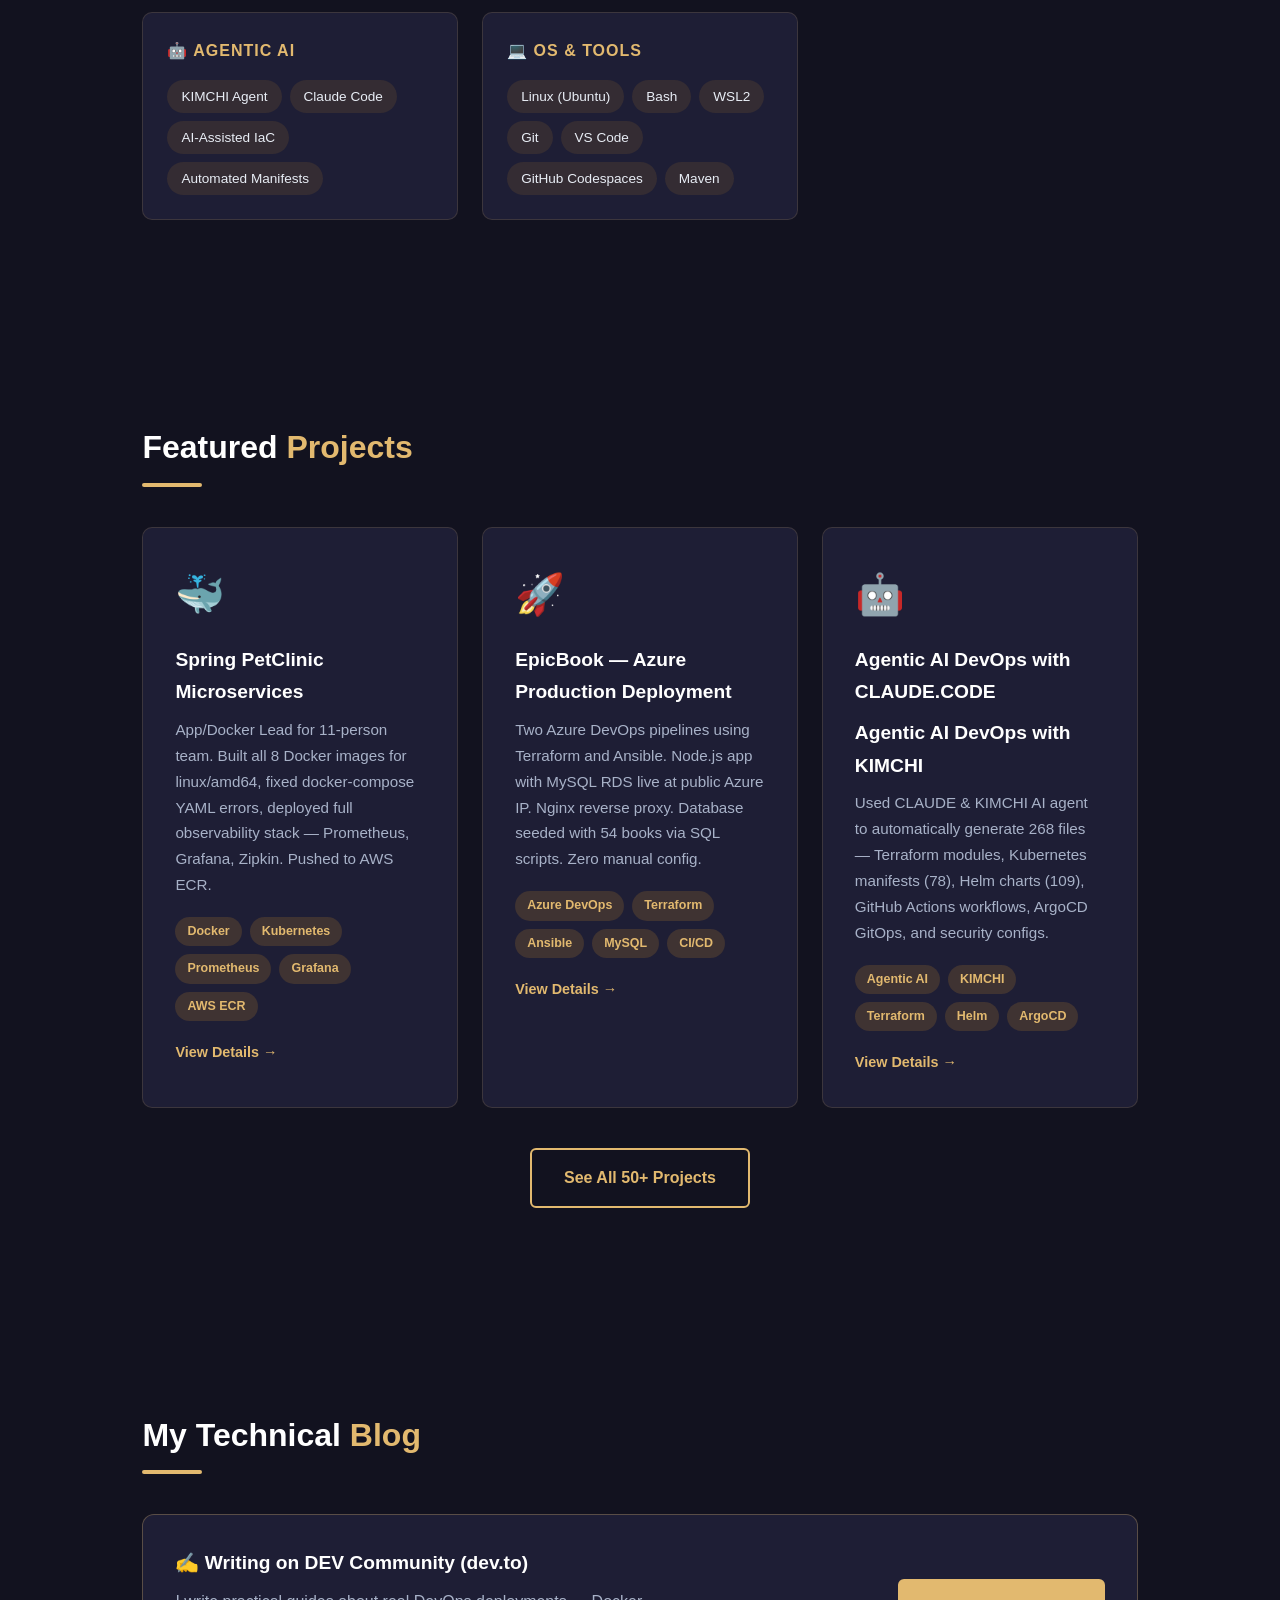
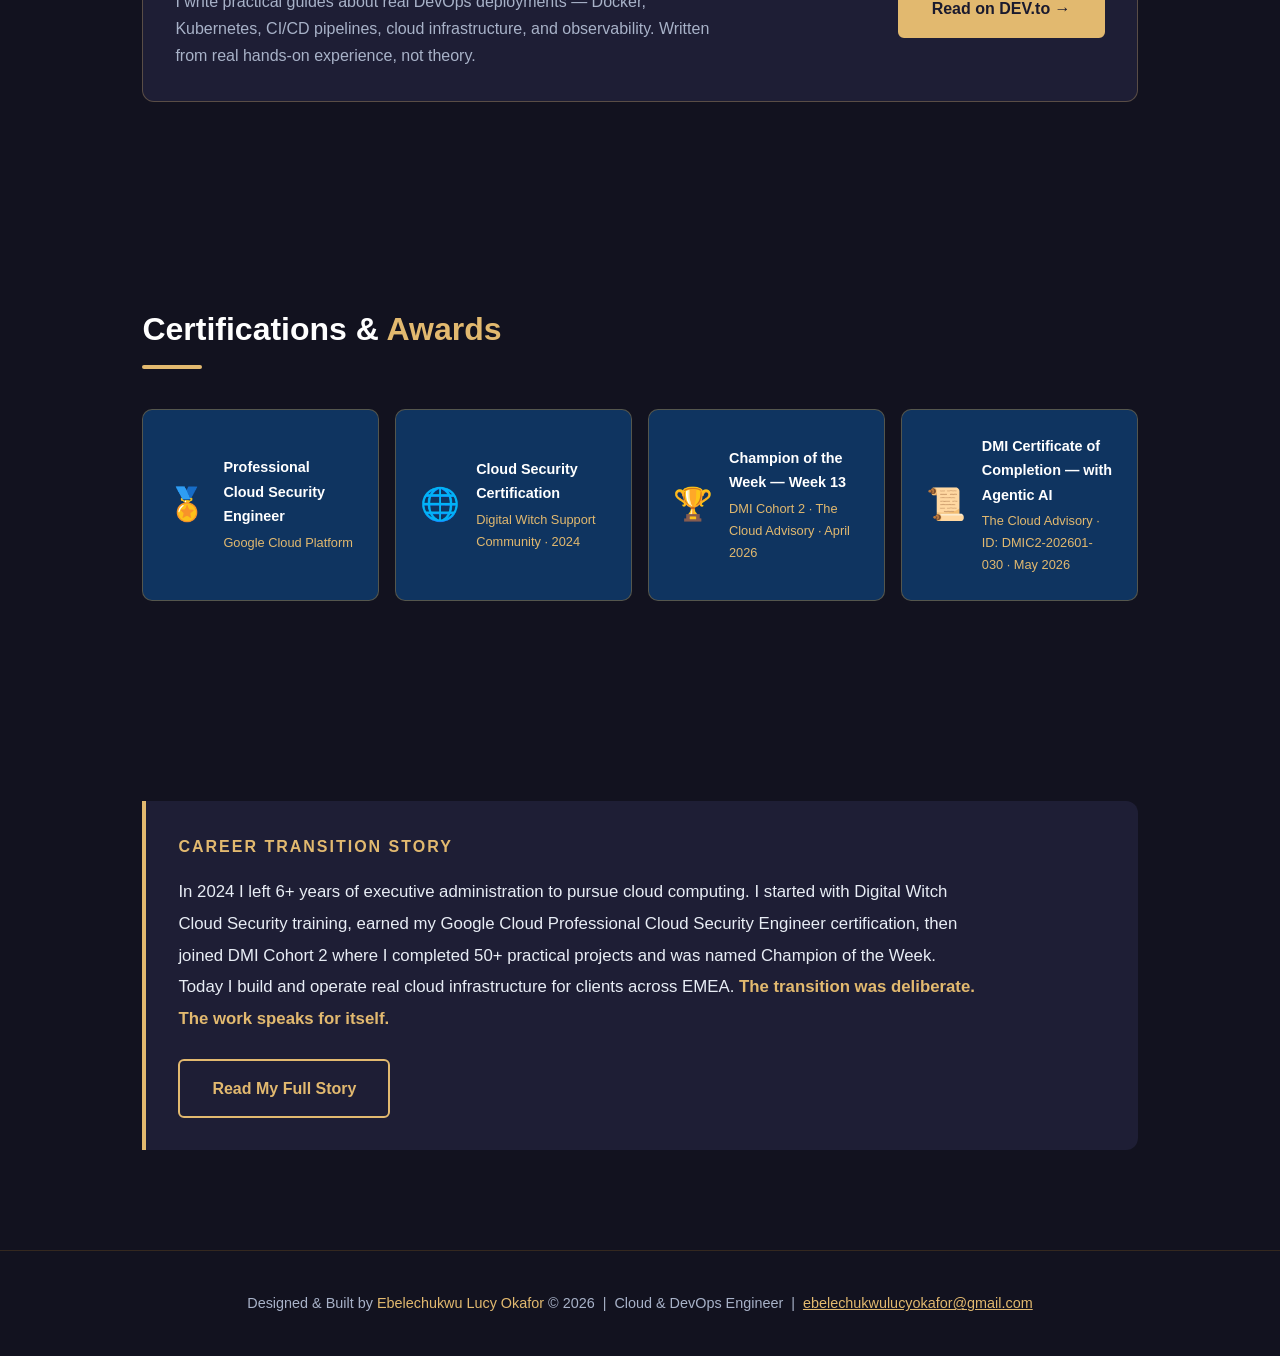
==== commit 8d7c829d: "Enhance portfolio design and update project pages" ====
--- a/index.html
+++ b/index.html
@@ -1,10 +1,10 @@
 <!DOCTYPE html>
 <html lang="en">
 <head>
-  <meta charset="UTF-8" />
-  <meta name="viewport" content="width=device-width, initial-scale=1.0" />
+  <meta charset="UTF-8"/>
+  <meta name="viewport" content="width=device-width, initial-scale=1.0"/>
   <title>Ebelechukwu Lucy Okafor | Cloud & DevOps Engineer</title>
-  <link rel="stylesheet" href="style.css" />
+  <link rel="stylesheet" href="style.css"/>
 </head>
 <body>
 
@@ -21,26 +21,28 @@
 
 <!-- HERO -->
 <div class="hero">
-  <p class="hero-tag"> Hello, I am</p>
+  <p class="hero-tag">Hello, I am</p>
   <h1>Ebelechukwu<br>Lucy Okafor</h1>
-  <h2>Cloud & DevOps Engineer</h2>
+  <h2>Cloud &amp; DevOps Engineer</h2>
   <p>
-    I design, build, and operate cloud infrastructure that is secure, scalable, and automated.
-    With hands-on experience across AWS, Azure, Docker, Kubernetes, and Terraform —
-    I turn complex systems into reliable, observable, production-ready platforms.
+    I design, build, and operate cloud infrastructure that is secure,
+    scalable, and automated. With hands-on experience across AWS, Azure,
+    GCP, Docker, Kubernetes, and Terraform — I transitioned from 6+ years
+    in executive administration into tech in 2024 and have never looked back.
+    I completed 50+ practical DevOps projects, graduated from DMI Cohort 2,
+    and was awarded Champion of the Week.
   </p>
   <div class="btn-group">
     <a href="projects.html" class="btn btn-primary">View My Work</a>
+    <a href="https://dev.to/lucycloud" target="_blank" class="btn btn-outline">
+      Read My Blog
+    </a>
     <a href="contact.html" class="btn btn-outline">Contact Me</a>
   </div>
 
   <div class="stats">
     <div class="stat-item">
-      <span class="stat-number">14</span>
-      <span class="stat-label">Weeks of Training</span>
-    </div>
-    <div class="stat-item">
-      <span class="stat-number">6+</span>
+      <span class="stat-number">50+</span>
       <span class="stat-label">Projects Delivered</span>
     </div>
     <div class="stat-item">
@@ -48,12 +50,12 @@
       <span class="stat-label">Cloud Platforms</span>
     </div>
     <div class="stat-item">
-      <span class="stat-number">3</span>
-      <span class="stat-label">GCP Certification,</span>
-
-      <span class="stat-label">WEEK-13-Champion Certification</span>
-
-      <span class="stat-label">,and DMI Cohort-2 Certification</span>
+      <span class="stat-number">4</span>
+      <span class="stat-label">Certifications</span>
+    </div>
+    <div class="stat-item">
+      <span class="stat-number">1</span>
+      <span class="stat-label">Champion Award</span>
     </div>
   </div>
 </div>
@@ -67,42 +69,64 @@
     <div class="skill-group">
       <h3>☁️ Cloud Platforms</h3>
       <ul class="skill-list">
-        <li>AWS</li><li>Azure</li><li>Google Cloud</li>
-      </ul>
-    </div>
-
-    <div class="skill-group">
-      <h3>🐳 Containers & Orchestration</h3>
-      <ul class="skill-list">
-        <li>Docker</li><li>Docker Compose</li><li>Kubernetes</li><li>Helm</li>
+        <li>AWS</li><li>Microsoft Azure</li><li>Google Cloud</li>
+      </ul>
+    </div>
+
+    <div class="skill-group">
+      <h3>🐳 Containers</h3>
+      <ul class="skill-list">
+        <li>Docker</li><li>Docker Compose</li>
+        <li>Multi-Stage Builds</li><li>AWS ECR</li>
+      </ul>
+    </div>
+
+    <div class="skill-group">
+      <h3>☸️ Kubernetes</h3>
+      <ul class="skill-list">
+        <li>kubectl</li><li>kind</li><li>Helm</li>
+        <li>HPA</li><li>Health Probes</li><li>Services</li>
       </ul>
     </div>
 
     <div class="skill-group">
       <h3>🏗️ Infrastructure as Code</h3>
       <ul class="skill-list">
-        <li>Terraform</li><li>Ansible</li><li>Modules</li><li>State Management</li>
-      </ul>
-    </div>
-
-    <div class="skill-group">
-      <h3>⚙️ CI/CD & Automation</h3>
-      <ul class="skill-list">
-        <li>GitHub Actions</li><li>Azure DevOps</li><li>Bash Scripting</li>
+        <li>Terraform</li><li>Ansible</li>
+        <li>Modules</li><li>Remote State</li>
+      </ul>
+    </div>
+
+    <div class="skill-group">
+      <h3>⚙️ CI/CD</h3>
+      <ul class="skill-list">
+        <li>GitHub Actions</li><li>Azure DevOps</li>
+        <li>OIDC Auth</li><li>Pipeline Design</li>
       </ul>
     </div>
 
     <div class="skill-group">
       <h3>📊 Observability</h3>
       <ul class="skill-list">
-        <li>Prometheus</li><li>Grafana</li><li>Zipkin</li><li>Spring Boot Admin</li>
-      </ul>
-    </div>
-
-    <div class="skill-group">
-      <h3>🛠️ Tools & OS</h3>
-      <ul class="skill-list">
-        <li>Linux</li><li>Git</li><li>VS Code</li><li>WSL2</li><li>GitHub Codespaces</li>
+        <li>Prometheus</li><li>Grafana</li>
+        <li>Zipkin</li><li>Spring Boot Admin</li>
+      </ul>
+    </div>
+
+    <div class="skill-group">
+      <h3>🤖 Agentic AI</h3>
+      <ul class="skill-list">
+        <li>KIMCHI Agent</li><li>Claude Code</li>
+        <li>AI-Assisted IaC</li><li>Automated Manifests</li>
+      </ul>
+    </div>
+
+    <div class="skill-group">
+      <h3>💻 OS &amp; Tools</h3>
+      <ul class="skill-list">
+        <li>Linux (Ubuntu)</li><li>Bash</li>
+        <li>WSL2</li><li>Git</li><li>VS Code</li>
+        <li>GitHub Codespaces</li><li>Maven</li>
       </ul>
     </div>
 
@@ -118,81 +142,147 @@
     <div class="card">
       <span class="card-icon">🐳</span>
       <h3>Spring PetClinic Microservices</h3>
-      <p>Built and validated Docker images for 8 microservices using multi-stage Dockerfiles and Maven buildDocker profile. Deployed full stack with Prometheus, Grafana, and Zipkin observability.</p>
+      <p>App/Docker Lead for 11-person team. Built all 8 Docker images
+      for linux/amd64, fixed docker-compose YAML errors, deployed full
+      observability stack — Prometheus, Grafana, Zipkin. Pushed to AWS ECR.</p>
       <div class="card-tags">
-        <span class="tag">Docker</span><span class="tag">Docker Compose</span>
+        <span class="tag">Docker</span><span class="tag">Kubernetes</span>
         <span class="tag">Prometheus</span><span class="tag">Grafana</span>
+        <span class="tag">AWS ECR</span>
       </div>
       <a href="projects.html" class="card-link">View Details →</a>
     </div>
 
     <div class="card">
-      <span class="card-icon">☸️</span>
-      <h3>Kubernetes Fundamentals Lab</h3>
-      <p>Deployed Pods, ReplicaSets, Deployments, HPA, health probes, NodePort and LoadBalancer Services on a kind cluster in WSL2. Performed rolling updates and rollbacks.</p>
-      <div class="card-tags">
-        <span class="tag">Kubernetes</span><span class="tag">kind</span>
-        <span class="tag">HPA</span><span class="tag">kubectl</span>
-      </div>
-      <a href="projects.html" class="card-link">View Details →</a>
-    </div>
-
-    <div class="card">
-      <span class="card-icon"></span>
-      <h3>EpicBook Azure DevOps Deployment</h3>
-      <p>Provisioned Azure infrastructure with Terraform and deployed a Node.js bookstore application using Ansible playbooks through Azure DevOps pipelines with automated CI/CD.</p>
+      <span class="card-icon">🚀</span>
+      <h3>EpicBook — Azure Production Deployment</h3>
+      <p>Two Azure DevOps pipelines using Terraform and Ansible. Node.js
+      app with MySQL RDS live at public Azure IP. Nginx reverse proxy.
+      Database seeded with 54 books via SQL scripts. Zero manual config.</p>
       <div class="card-tags">
         <span class="tag">Azure DevOps</span><span class="tag">Terraform</span>
-        <span class="tag">Ansible</span><span class="tag">CI/CD</span>
+        <span class="tag">Ansible</span><span class="tag">MySQL</span>
+        <span class="tag">CI/CD</span>
       </div>
       <a href="projects.html" class="card-link">View Details →</a>
     </div>
 
+    <div class="card">
+      <span class="card-icon">🤖</span>
+      <h3>Agentic AI DevOps with CLAUDE.CODE</h3>
+      <h3>Agentic AI DevOps with KIMCHI</h3>
+      <p>Used CLAUDE & KIMCHI AI agent to automatically generate 268 files —
+      Terraform modules, Kubernetes manifests (78), Helm charts (109),
+      GitHub Actions workflows, ArgoCD GitOps, and security configs.</p>
+      <div class="card-tags">
+        <span class="tag">Agentic AI</span><span class="tag">KIMCHI</span>
+        <span class="tag">Terraform</span><span class="tag">Helm</span>
+        <span class="tag">ArgoCD</span>
+      </div>
+      <a href="projects.html" class="card-link">View Details →</a>
+    </div>
+
   </div>
   <div style="text-align:center; margin-top:2.5rem;">
-    <a href="projects.html" class="btn btn-outline">See All Projects</a>
-  </div>
-</section>
-
-<!-- CERTIFICATION -->
-<section>
-  <h2 class="section-title">Certification</h2>
+    <a href="projects.html" class="btn btn-outline">See All 50+ Projects</a>
+  </div>
+</section>
+
+<!-- BLOG -->
+<section>
+  <h2 class="section-title">My Technical <span>Blog</span></h2>
+  <div class="section-line"></div>
+  <div style="background:var(--bg-card); border:1px solid rgba(226,185,111,0.3);
+  border-radius:12px; padding:2rem; display:flex; align-items:center;
+  justify-content:space-between; gap:1.5rem; flex-wrap:wrap;">
+    <div>
+      <h3 style="color:var(--white); font-size:1.2rem; margin-bottom:0.5rem;">
+        ✍️ Writing on DEV Community (dev.to)
+      </h3>
+      <p style="color:var(--grey); max-width:550px;">
+        I write practical guides about real DevOps deployments — Docker, Kubernetes,
+        CI/CD pipelines, cloud infrastructure, and observability. Written from
+        real hands-on experience, not theory.
+      </p>
+    </div>
+    <a href="https://dev.to/lucycloud" target="_blank"
+    class="btn btn-primary" style="white-space:nowrap;">
+      Read on DEV.to →
+    </a>
+  </div>
+</section>
+
+<!-- CERTIFICATIONS -->
+<section>
+  <h2 class="section-title">Certifications &amp; <span>Awards</span></h2>
   <div class="section-line"></div>
   <div class="cert-grid">
 
-  <div class="cert-badge">
-    <span class="cert-icon">🏅</span>
-    <div>
-      <h4>Professional Cloud Security Engineer</h4>
-      <p>Google Cloud Platform</p>
-    </div>
-  </div>
-
-  <div class="cert-badge">
-    <span class="cert-icon">🏆</span>
-    <div>
-      <h4>Champion of the Week — Week 13</h4>
-      <p>DevOps Micro Internship (DMI) Cohort 2 · 25 April 2026</p>
-    </div>
-  </div>
-
-  <div class="cert-badge">
-    <span class="cert-icon">🎓</span>
-    <div>
-      <h4>DMI Cohort 2 Graduate</h4>
-      <p>DevOps Micro Internship — The Cloud Advisory</p>
-    </div>
-  </div>
-
-</div>
+    <div class="cert-badge">
+      <span class="cert-icon">🏅</span>
+      <div>
+        <h4>Professional Cloud Security Engineer</h4>
+        <p>Google Cloud Platform</p>
+      </div>
+    </div>
+
+    <div class="cert-badge">
+      <span class="cert-icon">🌐</span>
+      <div>
+        <h4>Cloud Security Certification</h4>
+        <p>Digital Witch Support Community · 2024</p>
+      </div>
+    </div>
+
+    <div class="cert-badge">
+      <span class="cert-icon">🏆</span>
+      <div>
+        <h4>Champion of the Week — Week 13</h4>
+        <p>DMI Cohort 2 · The Cloud Advisory · April 2026</p>
+      </div>
+    </div>
+
+    <div class="cert-badge">
+      <span class="cert-icon">📜</span>
+      <div>
+        <h4>DMI Certificate of Completion — with Agentic AI</h4>
+        <p>The Cloud Advisory · ID: DMIC2-202601-030 · May 2026</p>
+      </div>
+    </div>
+
+  </div>
+</section>
+
+<!-- CAREER TRANSITION HIGHLIGHT -->
+<section>
+  <div style="background:var(--bg-card); border-left:4px solid var(--gold);
+  border-radius:0 12px 12px 0; padding:2rem;">
+    <h3 style="color:var(--gold); font-size:1rem; text-transform:uppercase;
+    letter-spacing:2px; margin-bottom:1rem;">Career Transition Story</h3>
+    <p style="color:var(--light); font-size:1.05rem; line-height:1.9;
+    max-width:800px;">
+      In 2024 I left 6+ years of executive administration to pursue cloud computing.
+      I started with Digital Witch Cloud Security training, earned my Google Cloud
+      Professional Cloud Security Engineer certification, then joined DMI Cohort 2
+      where I completed 50+ practical projects and was named Champion of the Week.
+      Today I build and operate real cloud infrastructure for clients across EMEA.
+      <strong style="color:var(--gold)"> The transition was deliberate. The work speaks for itself.</strong>
+    </p>
+    <div style="margin-top:1.5rem;">
+      <a href="about.html" class="btn btn-outline">Read My Full Story</a>
+    </div>
+  </div>
 </section>
 
 <footer>
-  <p>Designed & Built by <span>Ebelechukwu Lucy Okafor</span> &copy; 2026 &nbsp;|&nbsp;
-  Cloud & DevOps Engineer &nbsp;|&nbsp;
-  <a href="mailto:ebelechukwulucyokafor@gmail.com" style="color:var(--gold);">ebelechukwulucyokafor@gmail.com</a>
+  <p>
+    Designed &amp; Built by <span>Ebelechukwu Lucy Okafor</span>
+    &copy; 2026 &nbsp;|&nbsp;
+    Cloud &amp; DevOps Engineer &nbsp;|&nbsp;
+    <a href="mailto:ebelechukwulucyokafor@gmail.com"
+    style="color:var(--gold);">ebelechukwulucyokafor@gmail.com</a>
   </p>
 </footer>
 
 </body>
-</html>
+</html>
--- a/style.css
+++ b/style.css
@@ -4,14 +4,17 @@
    ============================================ */
 
 :root {
-  --navy: #0a1628;
-  --navy-light: #112240;
-  --navy-card: #1a2f4e;
-  --gold: #f5a623;
-  --gold-light: #ffc04d;
+  --navy: #1a1a2e;
+  --navy-light: #16213e;
+  --navy-card: #0f3460;
+  --gold: #e2b96f;
+  --gold-light: #f0d080;
   --white: #ffffff;
-  --grey: #8892b0;
-  --light: #ccd6f6;
+  --grey: #a8b2c8;
+  --light: #e8edf5;
+  --bg-main: #12121f;
+  --bg-card: #1e1e35;
+  --bg-section: #161625;
   --font: 'Segoe UI', Arial, sans-serif;
 }
 
@@ -21,7 +24,7 @@
 
 body {
   font-family: var(--font);
-  background: var(--navy);
+  background: var(--bg-main);
   color: var(--light);
   font-size: 16px;
   line-height: 1.7;
@@ -202,8 +205,8 @@
 }
 
 .card {
-  background: var(--navy-card);
-  border: 1px solid rgba(245,166,35,0.15);
+  background: var(--bg-card);
+  border: 1px solid rgba(226,185,111,0.15);
   border-radius: 10px;
   padding: 2rem;
   transition: transform 0.3s, border-color 0.3s;
@@ -263,8 +266,8 @@
 }
 
 .skill-group {
-  background: var(--navy-card);
-  border: 1px solid rgba(245,166,35,0.15);
+  background: var(--bg-card);
+  border: 1px solid rgba(226,185,111,0.15);
   border-radius: 10px;
   padding: 1.5rem;
 }
@@ -485,4 +488,4 @@
   .skills-grid { grid-template-columns: 1fr; }
   .cert-grid { grid-template-columns: 1fr; }
   .stats { grid-template-columns: repeat(2, 1fr); }
-}
+}
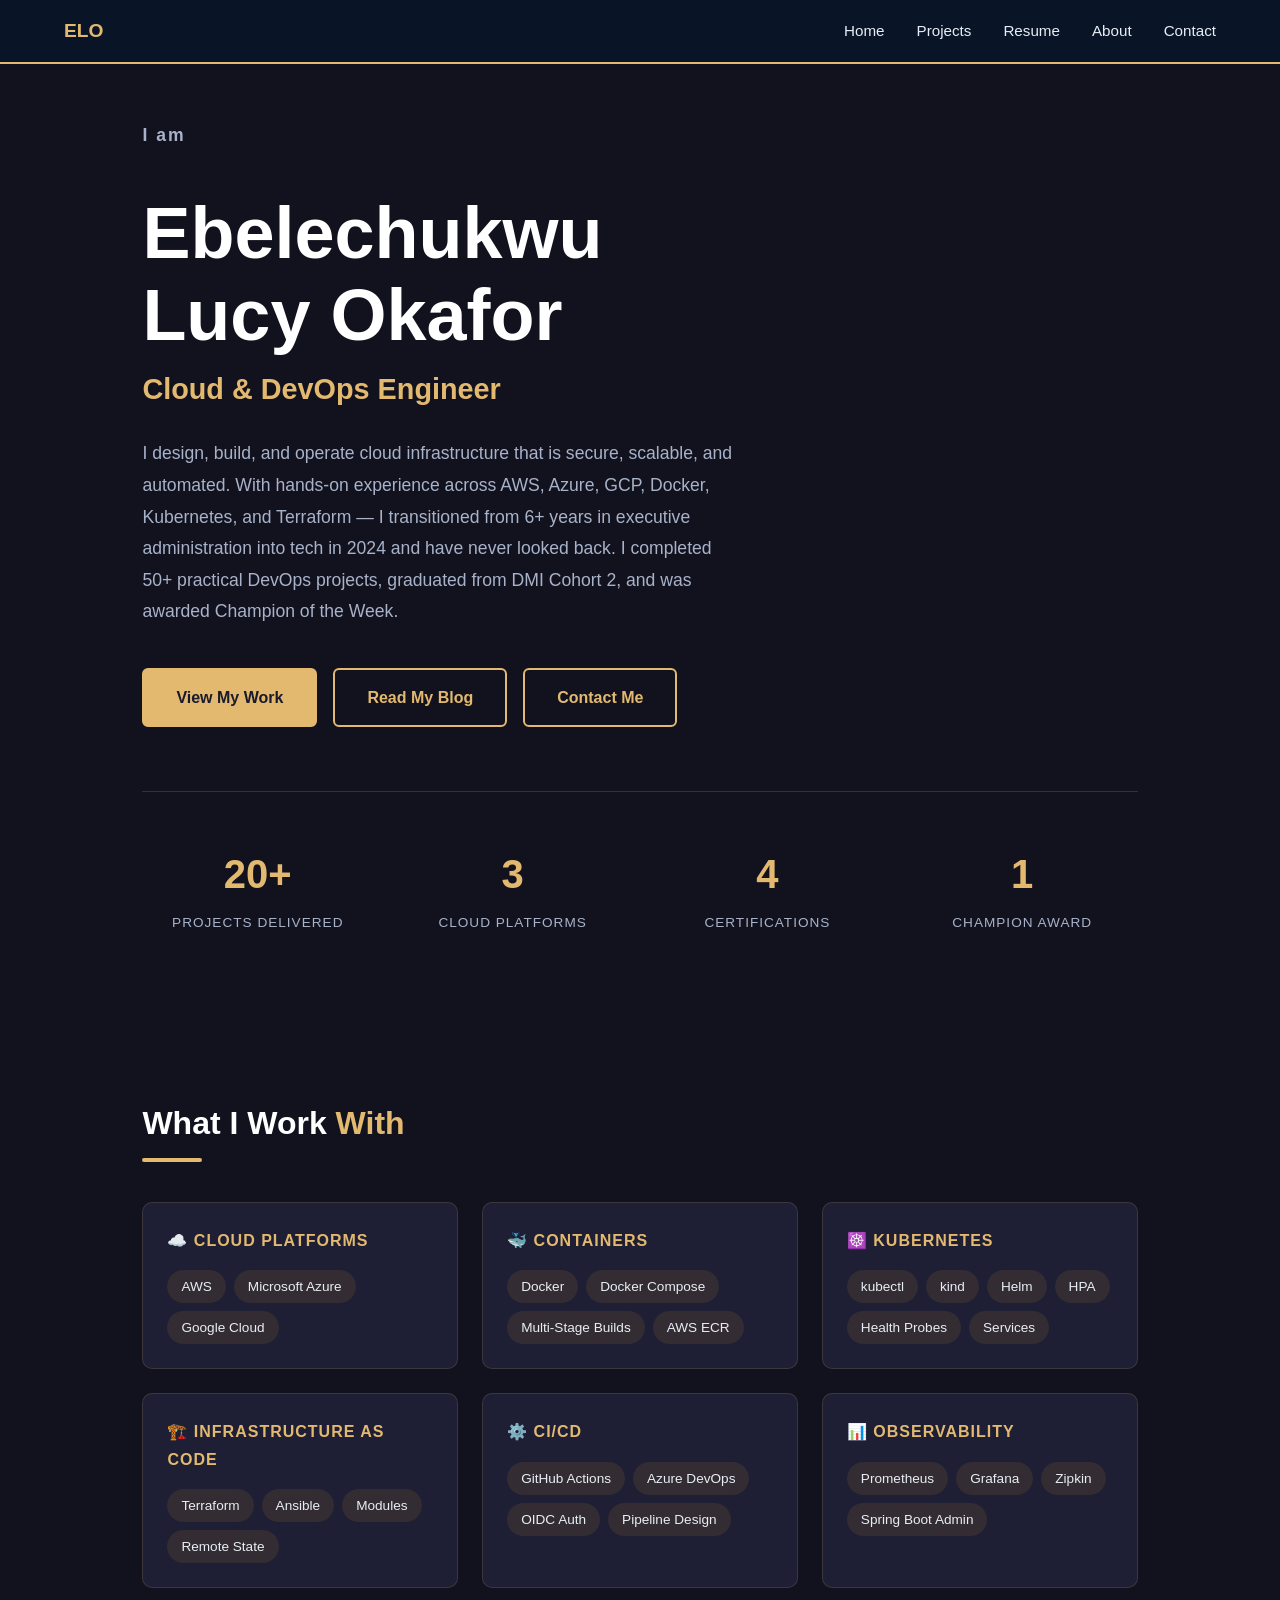
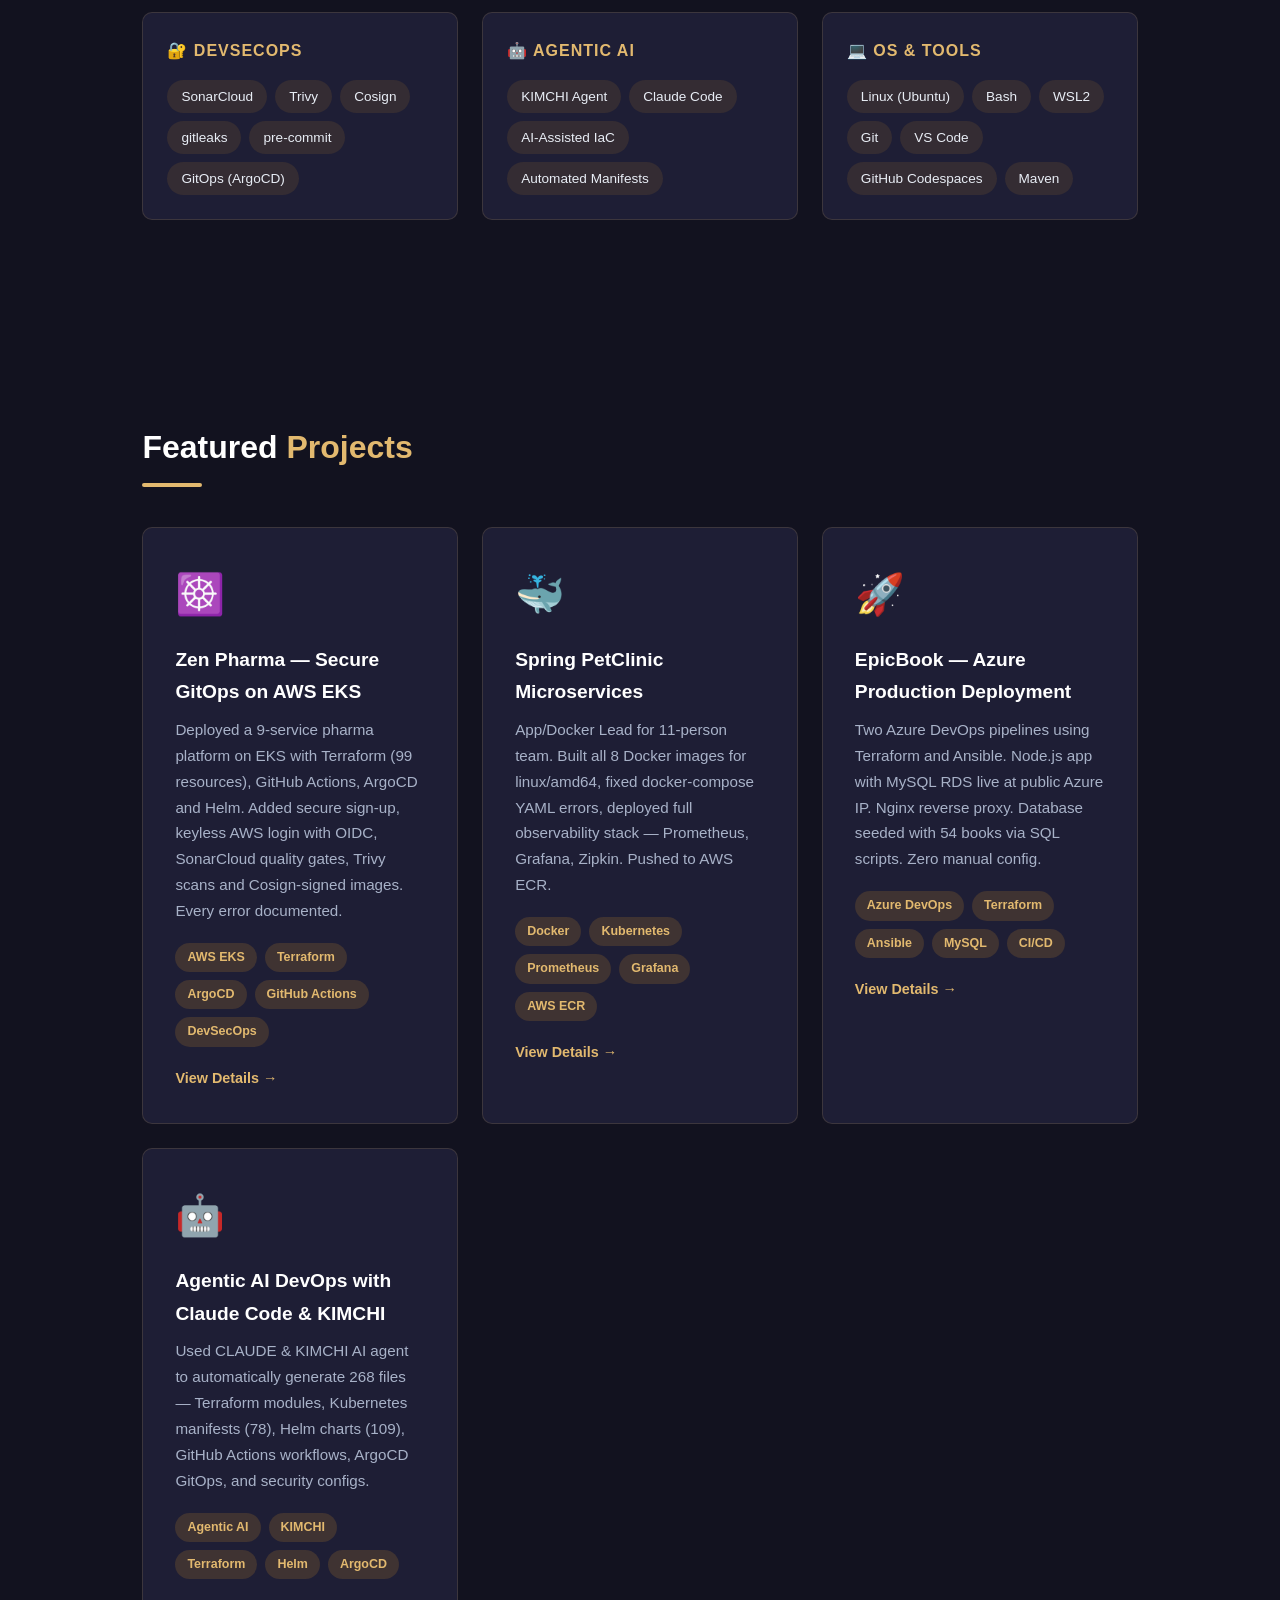
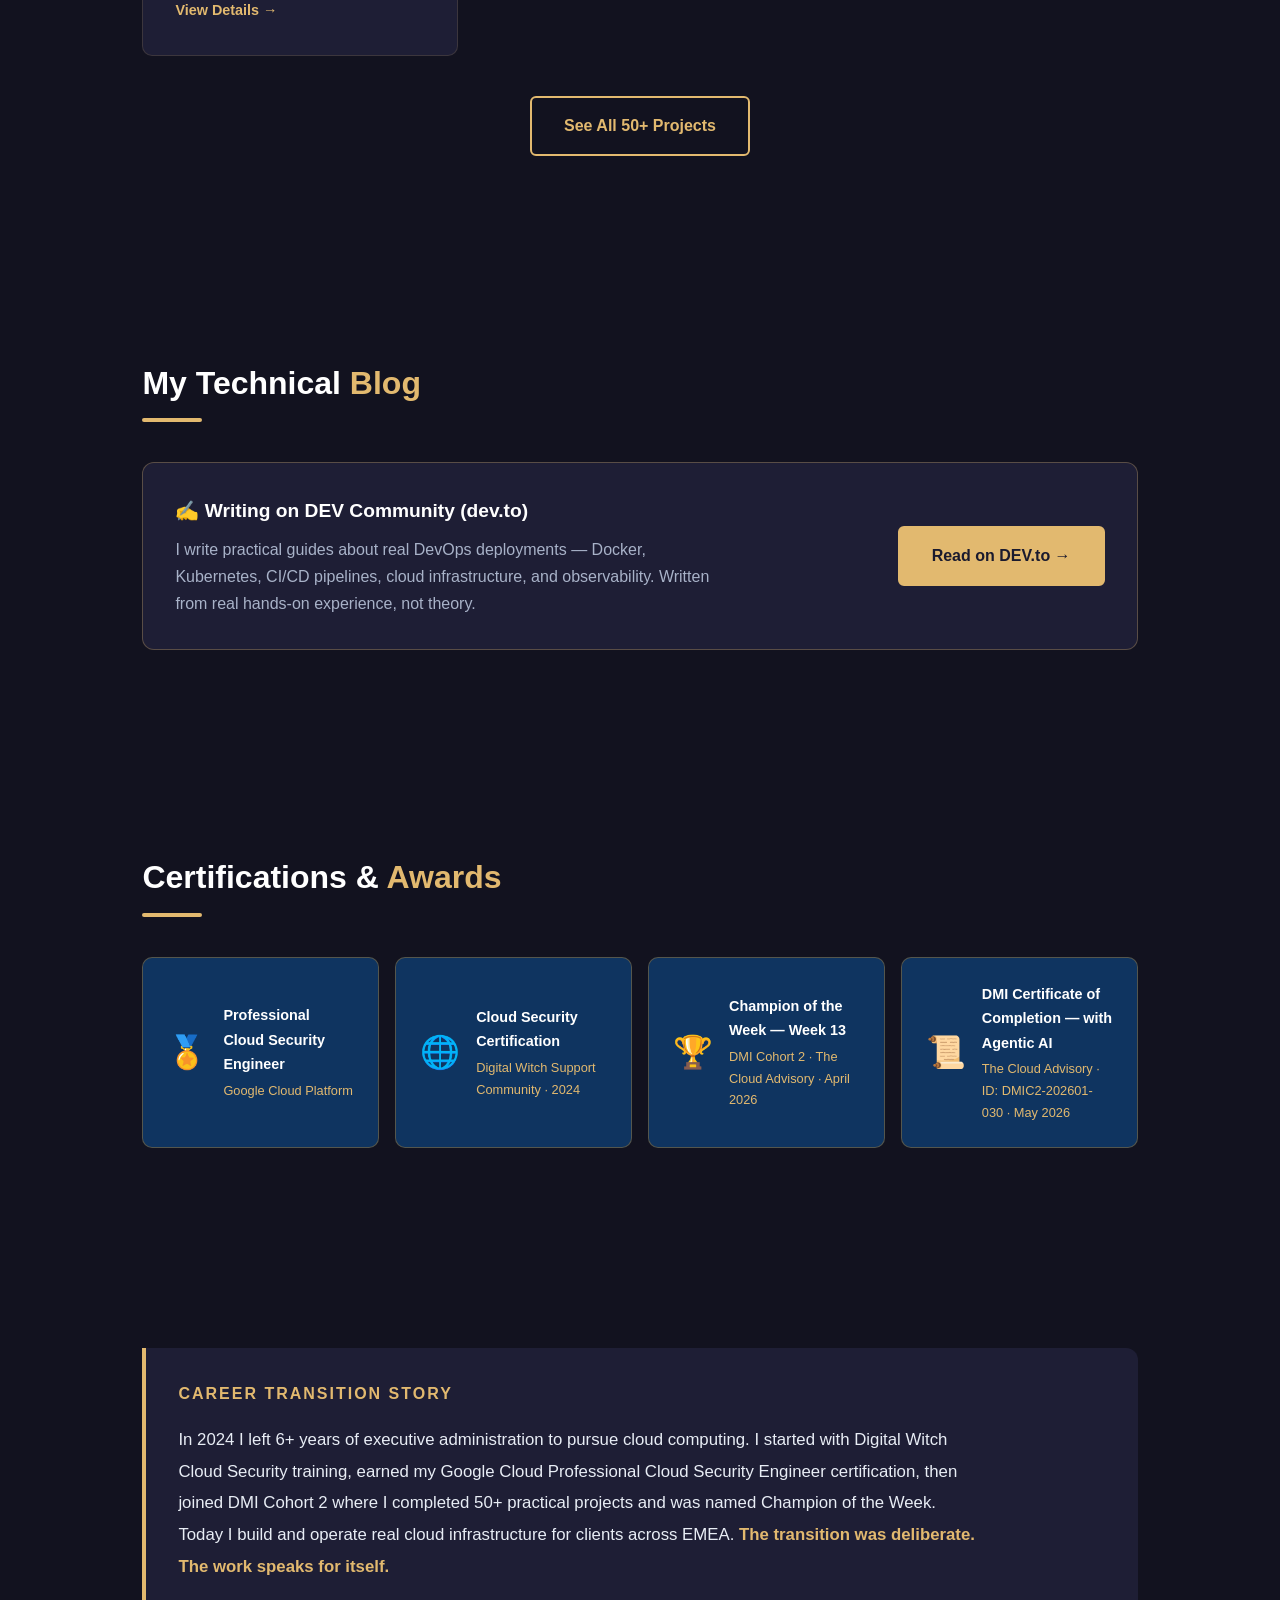
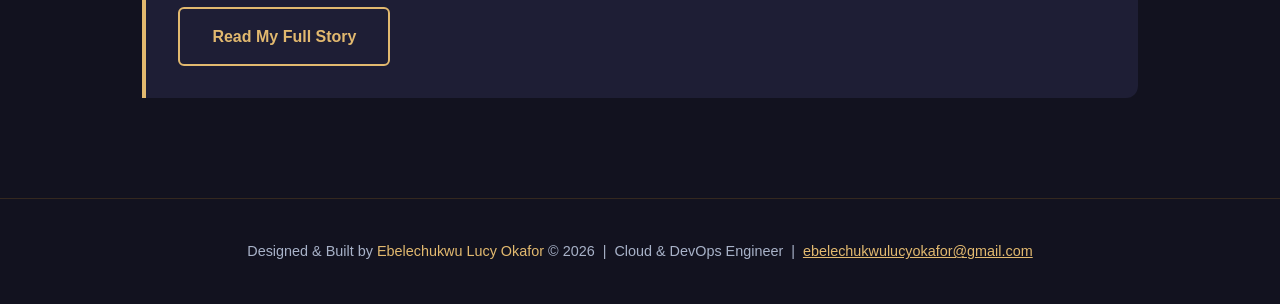
==== commit bfadc0ee: "Add Google Cloud certificate to the gallery" ====
--- a/index.html
+++ b/index.html
@@ -21,7 +21,7 @@
 
 <!-- HERO -->
 <div class="hero">
-  <p class="hero-tag">Hello, I am</p>
+  <p class="hero-tag">I am</p>
   <h1>Ebelechukwu<br>Lucy Okafor</h1>
   <h2>Cloud &amp; DevOps Engineer</h2>
   <p>
@@ -34,7 +34,7 @@
   </p>
   <div class="btn-group">
     <a href="projects.html" class="btn btn-primary">View My Work</a>
-    <a href="https://dev.to/lucycloud" target="_blank" class="btn btn-outline">
+    <a href="https://dev.to/ebelechukwu_lucyokafor" target="_blank" class="btn btn-outline">
       Read My Blog
     </a>
     <a href="contact.html" class="btn btn-outline">Contact Me</a>
@@ -42,7 +42,7 @@
 
   <div class="stats">
     <div class="stat-item">
-      <span class="stat-number">50+</span>
+      <span class="stat-number">20+</span>
       <span class="stat-label">Projects Delivered</span>
     </div>
     <div class="stat-item">
@@ -112,6 +112,13 @@
         <li>Zipkin</li><li>Spring Boot Admin</li>
       </ul>
     </div>
+        <div class="skill-group">
+      <h3>🔐 DevSecOps</h3>
+      <ul class="skill-list">
+        <li>SonarCloud</li><li>Trivy</li><li>Cosign</li>
+        <li>gitleaks</li><li>pre-commit</li><li>GitOps (ArgoCD)</li>
+      </ul>
+    </div>
 
     <div class="skill-group">
       <h3>🤖 Agentic AI</h3>
@@ -138,6 +145,21 @@
   <h2 class="section-title">Featured <span>Projects</span></h2>
   <div class="section-line"></div>
   <div class="cards">
+
+        <div class="card">
+      <span class="card-icon">☸️</span>
+      <h3>Zen Pharma — Secure GitOps on AWS EKS</h3>
+      <p>Deployed a 9-service pharma platform on EKS with Terraform (99 resources),
+      GitHub Actions, ArgoCD and Helm. Added secure sign-up, keyless AWS login with
+      OIDC, SonarCloud quality gates, Trivy scans and Cosign-signed images.
+      Every error documented.</p>
+      <div class="card-tags">
+        <span class="tag">AWS EKS</span><span class="tag">Terraform</span>
+        <span class="tag">ArgoCD</span><span class="tag">GitHub Actions</span>
+        <span class="tag">DevSecOps</span>
+      </div>
+      <a href="projects.html#zen-pharma" class="card-link">View Details →</a>
+    </div>
 
     <div class="card">
       <span class="card-icon">🐳</span>
@@ -169,8 +191,7 @@
 
     <div class="card">
       <span class="card-icon">🤖</span>
-      <h3>Agentic AI DevOps with CLAUDE.CODE</h3>
-      <h3>Agentic AI DevOps with KIMCHI</h3>
+          <h3>Agentic AI DevOps with Claude Code &amp; KIMCHI</h3>
       <p>Used CLAUDE & KIMCHI AI agent to automatically generate 268 files —
       Terraform modules, Kubernetes manifests (78), Helm charts (109),
       GitHub Actions workflows, ArgoCD GitOps, and security configs.</p>
@@ -205,7 +226,7 @@
         real hands-on experience, not theory.
       </p>
     </div>
-    <a href="https://dev.to/lucycloud" target="_blank"
+    <a href="https://dev.to/ebelechukwu_lucyokafor" target="_blank"
     class="btn btn-primary" style="white-space:nowrap;">
       Read on DEV.to →
     </a>
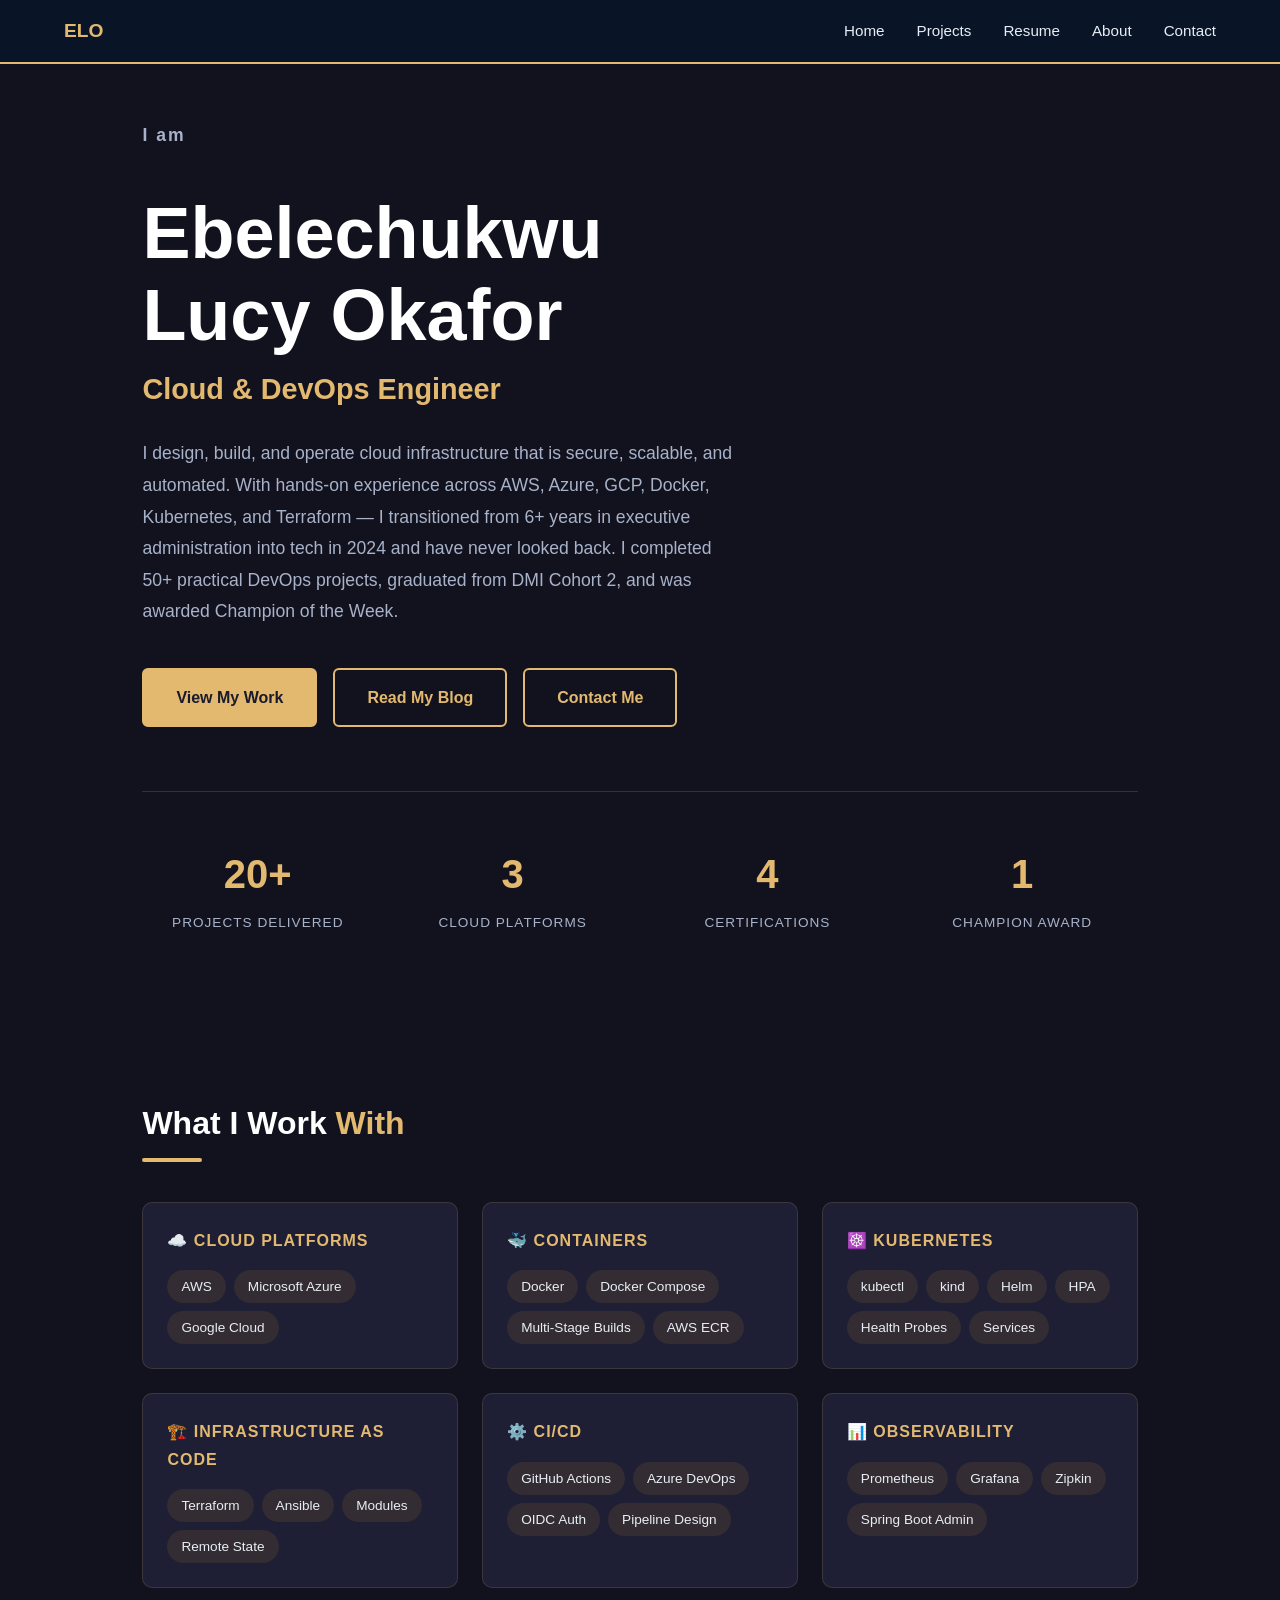
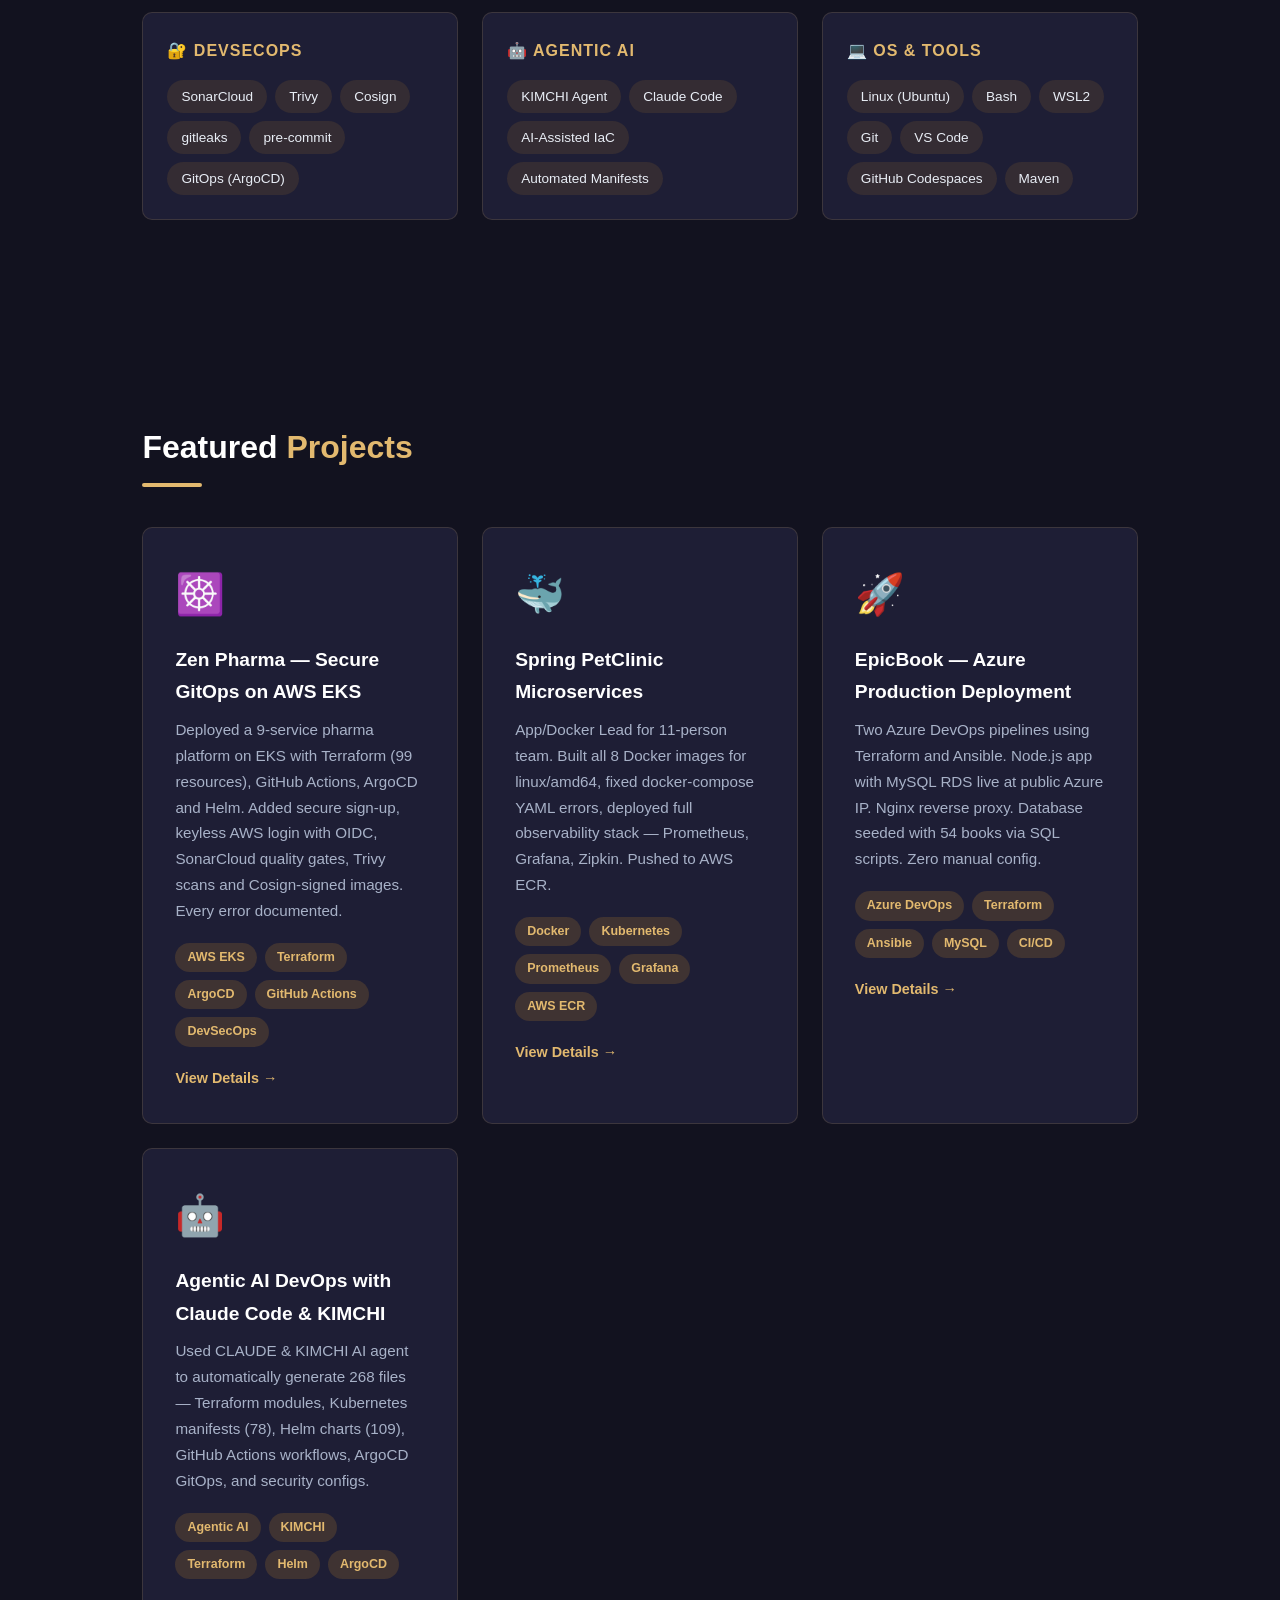
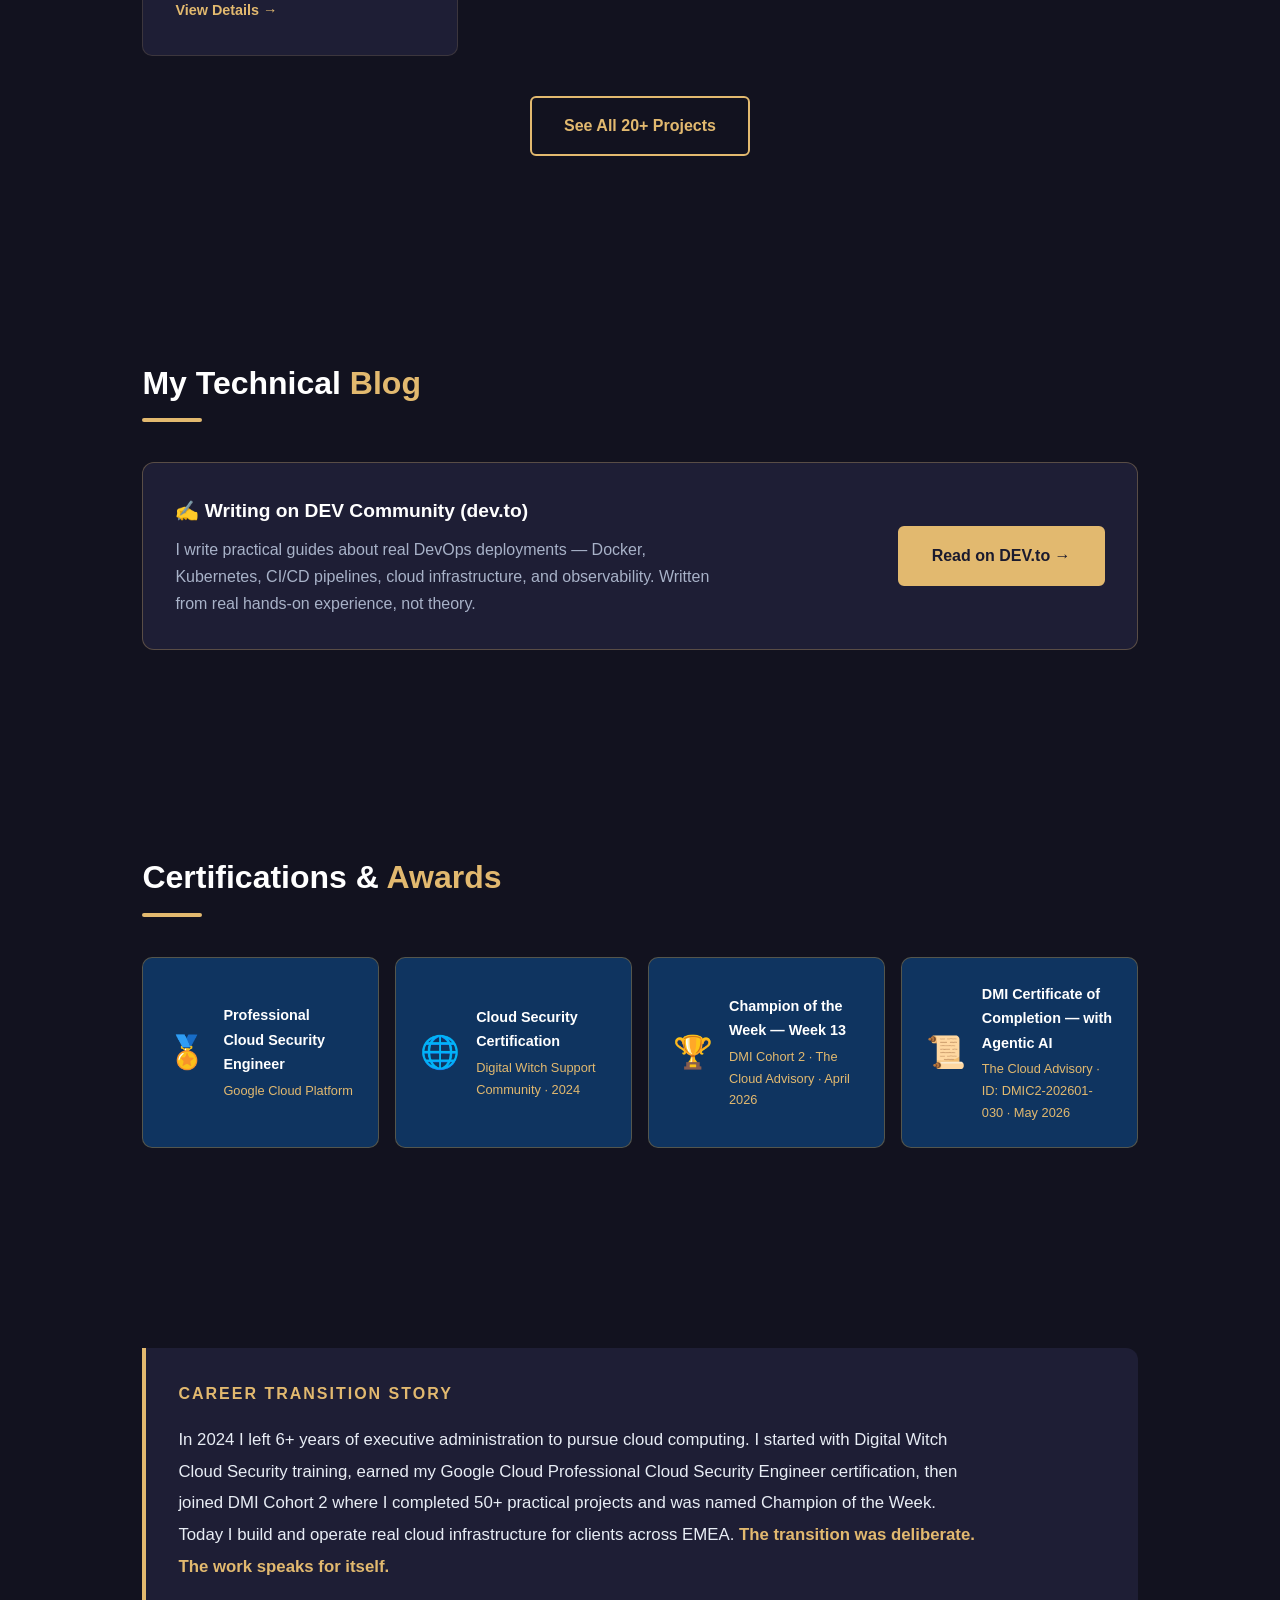
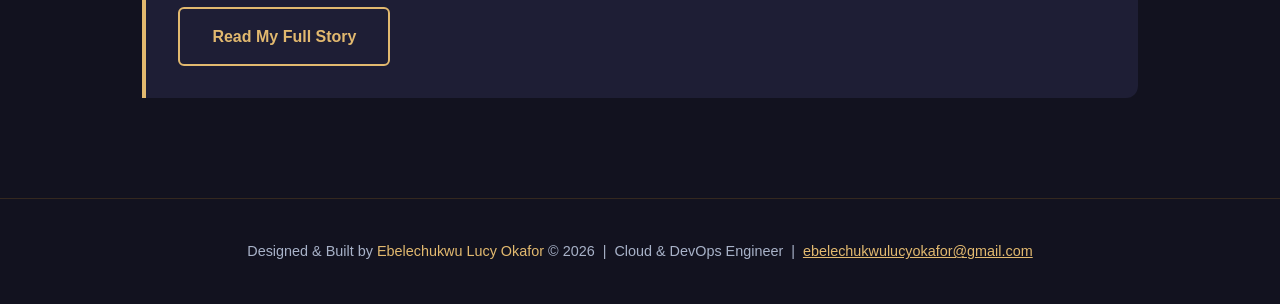
==== commit b0ae96fe: "Update portfolio with Zen Pharma project" ====
--- a/index.html
+++ b/index.html
@@ -205,7 +205,7 @@
 
   </div>
   <div style="text-align:center; margin-top:2.5rem;">
-    <a href="projects.html" class="btn btn-outline">See All 50+ Projects</a>
+    <a href="projects.html" class="btn btn-outline">See All 20+ Projects</a>
   </div>
 </section>
 
--- a/style.css
+++ b/style.css
@@ -488,4 +488,17 @@
   .skills-grid { grid-template-columns: 1fr; }
   .cert-grid { grid-template-columns: 1fr; }
   .stats { grid-template-columns: repeat(2, 1fr); }
-}+}
+
+/* Zen Pharma project block */
+.zp { background: var(--bg-card); border: 1px solid rgba(226,185,111,0.3); border-radius: 12px; padding: 2rem; margin: 2rem 0; }
+.zp h3 { color: var(--white); font-size: 1.3rem; margin-bottom: .75rem; }
+.zp h4 { color: var(--gold); font-size: .95rem; text-transform: uppercase; letter-spacing: 2px; margin: 1.5rem 0 .75rem; }
+.zp p, .zp li { color: var(--light); line-height: 1.8; }
+.zp ul { padding-left: 1.2rem; }
+.zp .card-tags { margin: 1rem 0; }
+.zp figure { margin: 1.5rem 0; }
+.zp img { width: 100%; height: auto; display: block; border-radius: 8px; border: 1px solid rgba(226,185,111,0.3); }
+.zp figcaption { color: var(--grey); font-size: .85rem; margin-top: .5rem; }
+.zp-grid { display: grid; grid-template-columns: repeat(auto-fit, minmax(280px, 1fr)); gap: 1rem; }
+.zp-links a { color: var(--gold); margin-right: 1.25rem; }
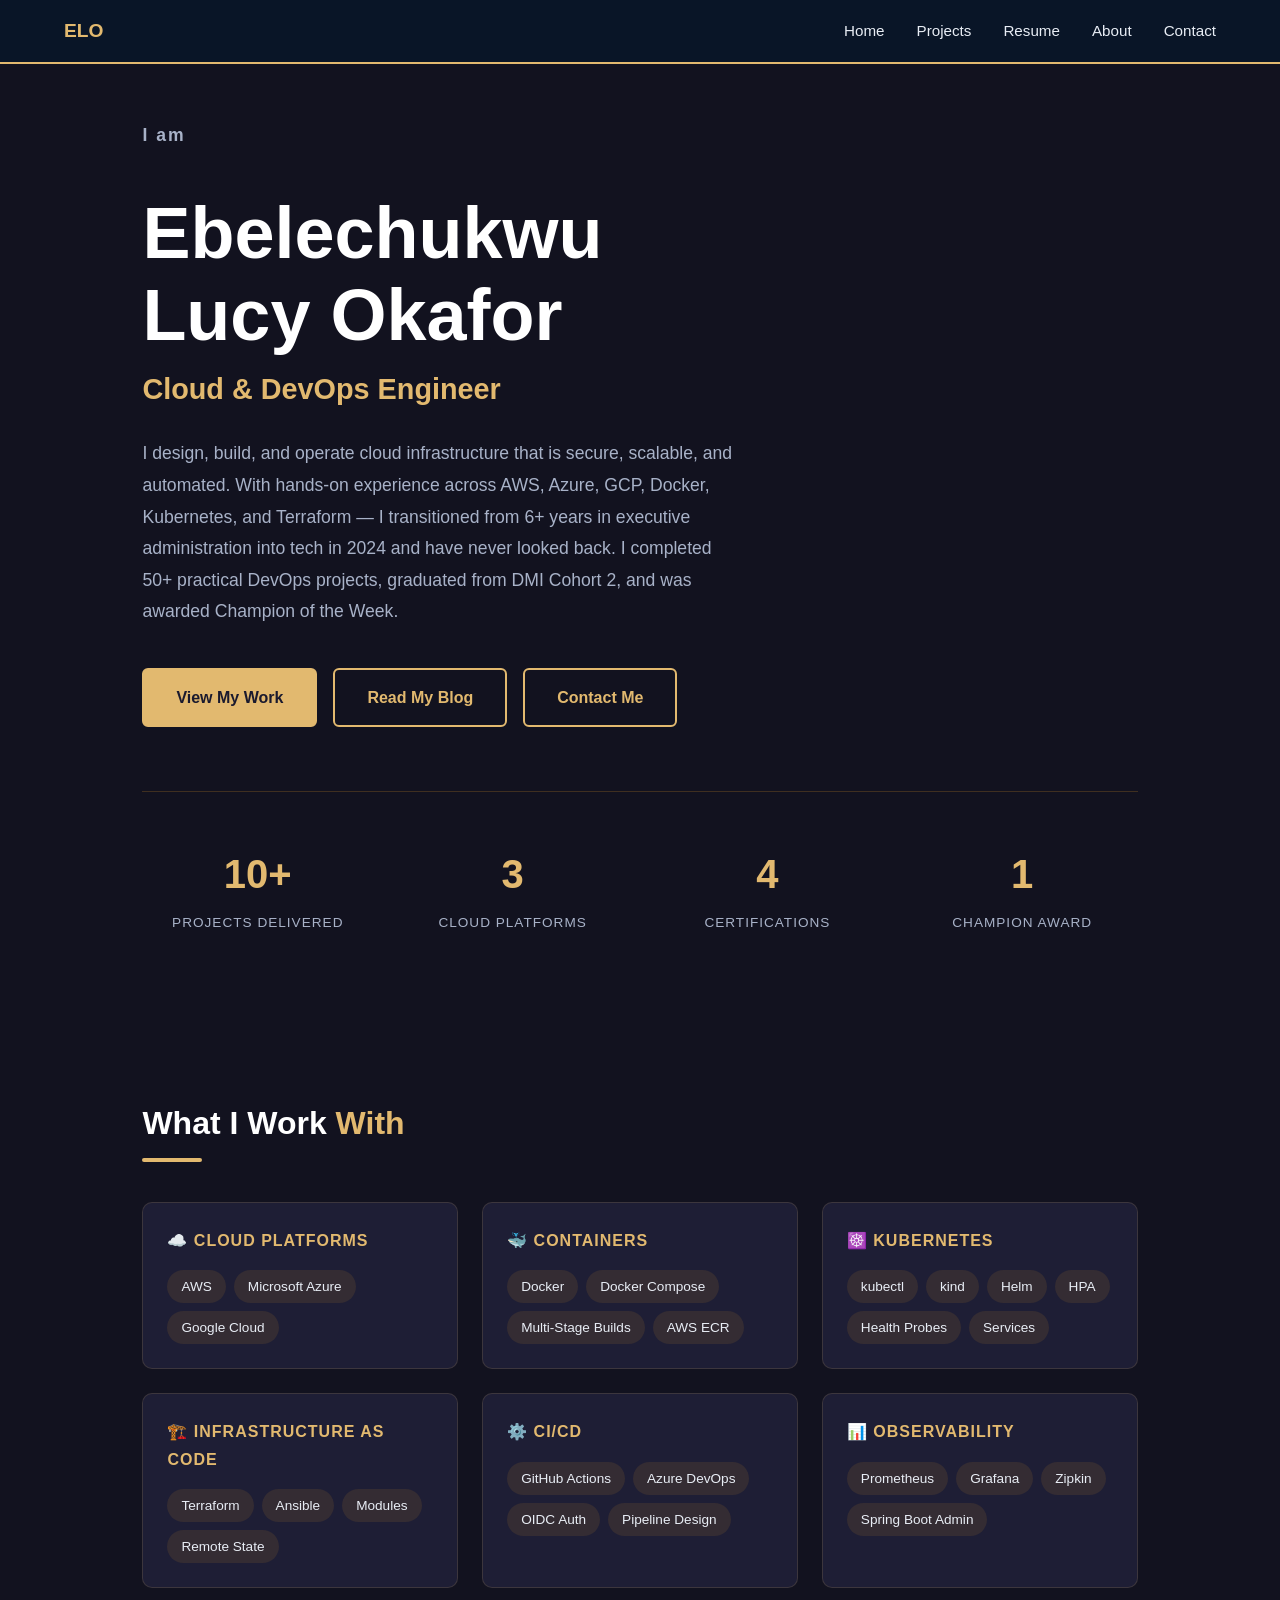
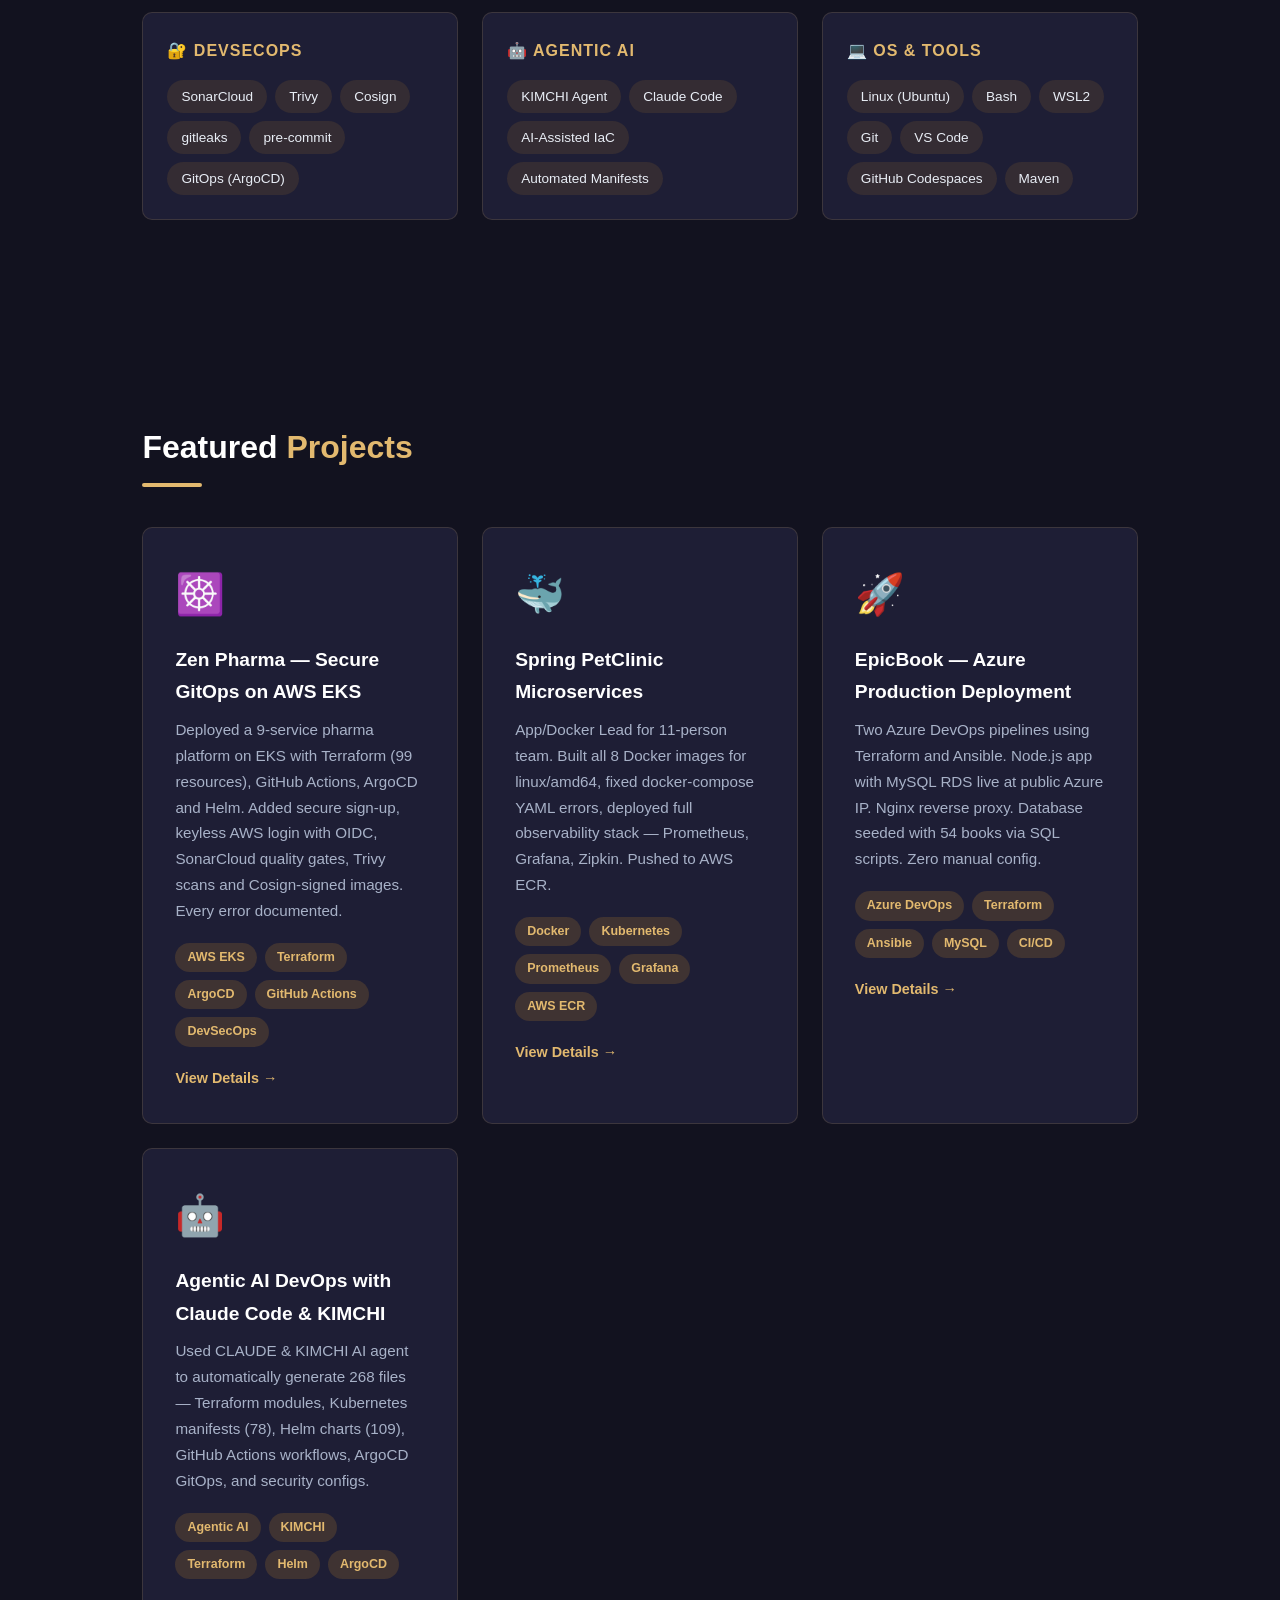
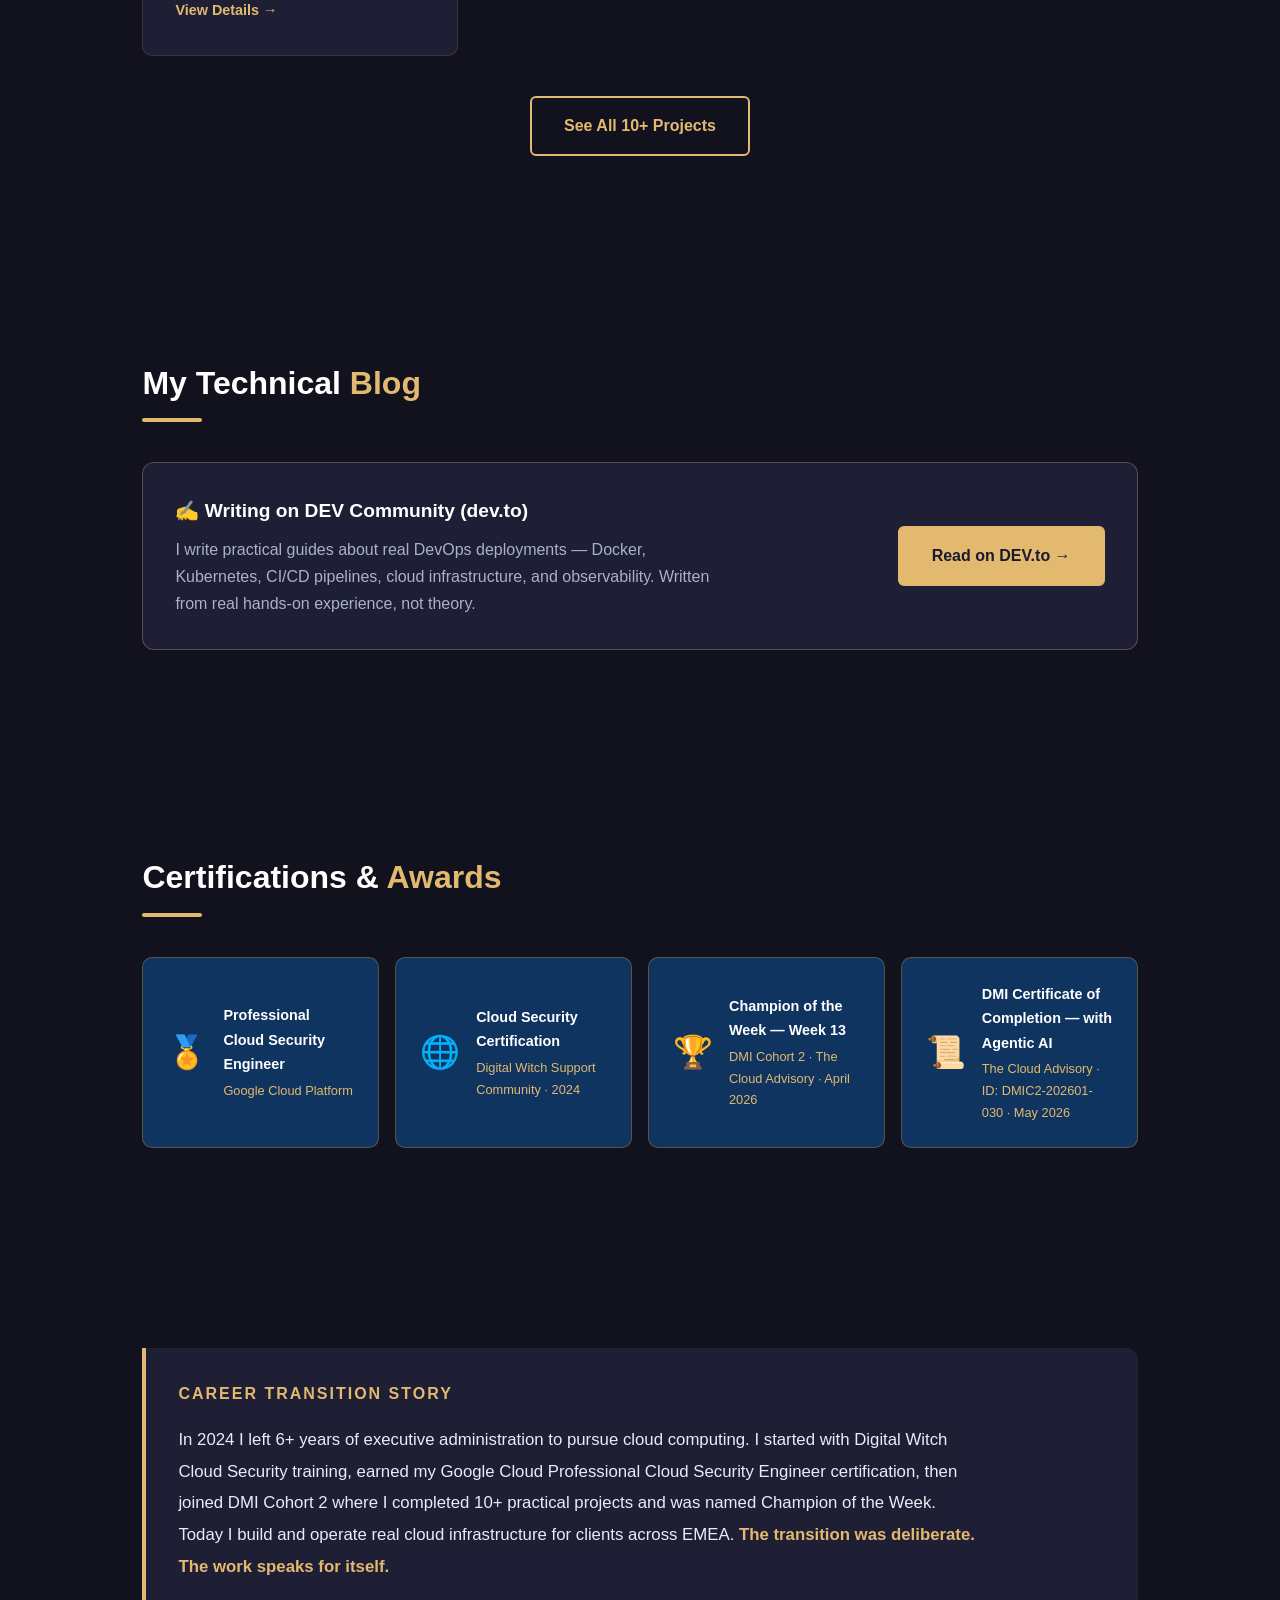
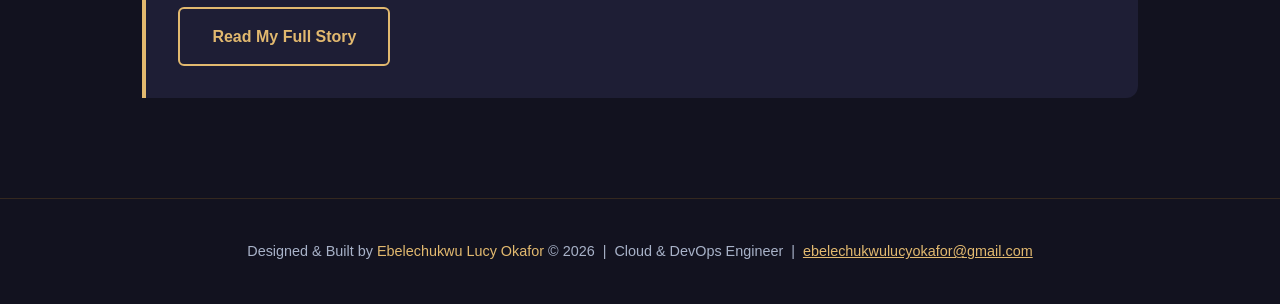
==== commit 2c244348: "Update portfolio with Zen Pharma project" ====
--- a/index.html
+++ b/index.html
@@ -42,7 +42,7 @@
 
   <div class="stats">
     <div class="stat-item">
-      <span class="stat-number">20+</span>
+      <span class="stat-number">10+</span>
       <span class="stat-label">Projects Delivered</span>
     </div>
     <div class="stat-item">
@@ -205,7 +205,7 @@
 
   </div>
   <div style="text-align:center; margin-top:2.5rem;">
-    <a href="projects.html" class="btn btn-outline">See All 20+ Projects</a>
+    <a href="projects.html" class="btn btn-outline">See All 10+ Projects</a>
   </div>
 </section>
 
@@ -285,7 +285,7 @@
       In 2024 I left 6+ years of executive administration to pursue cloud computing.
       I started with Digital Witch Cloud Security training, earned my Google Cloud
       Professional Cloud Security Engineer certification, then joined DMI Cohort 2
-      where I completed 50+ practical projects and was named Champion of the Week.
+      where I completed 10+ practical projects and was named Champion of the Week.
       Today I build and operate real cloud infrastructure for clients across EMEA.
       <strong style="color:var(--gold)"> The transition was deliberate. The work speaks for itself.</strong>
     </p>
